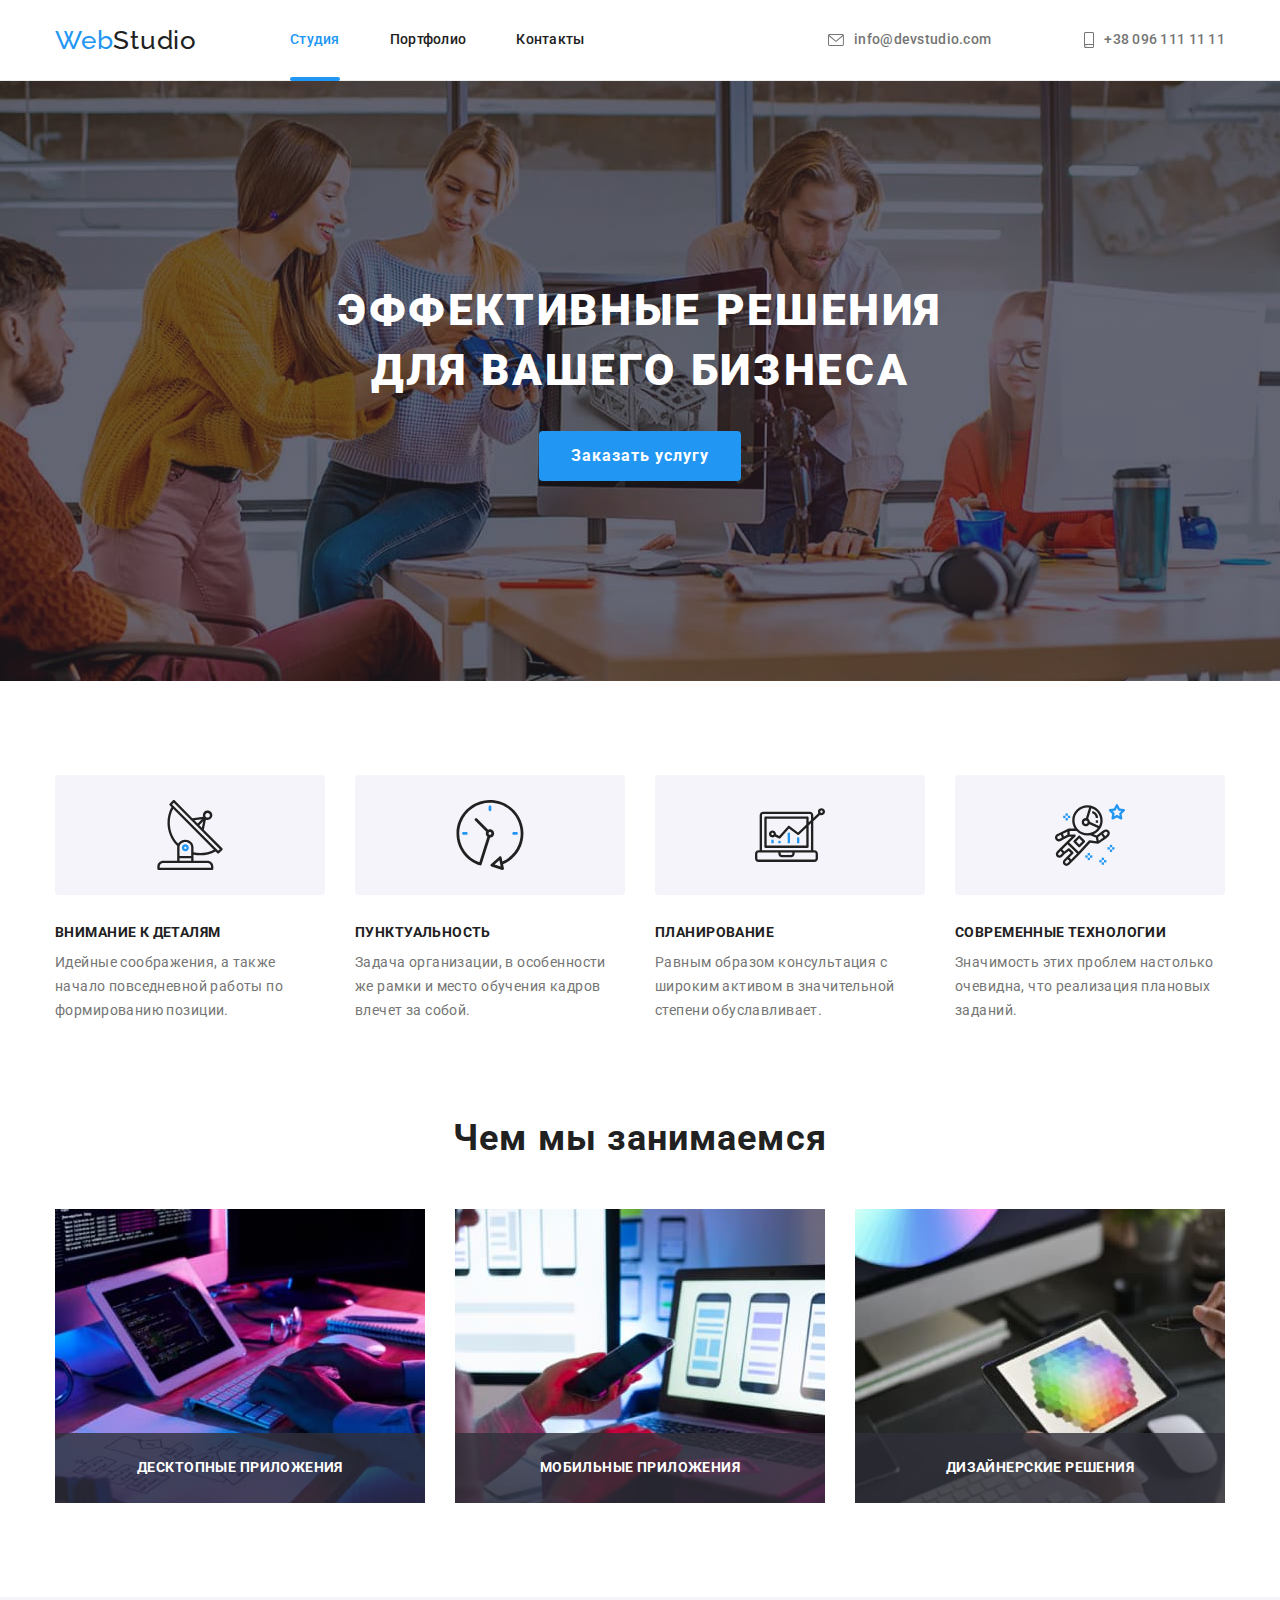
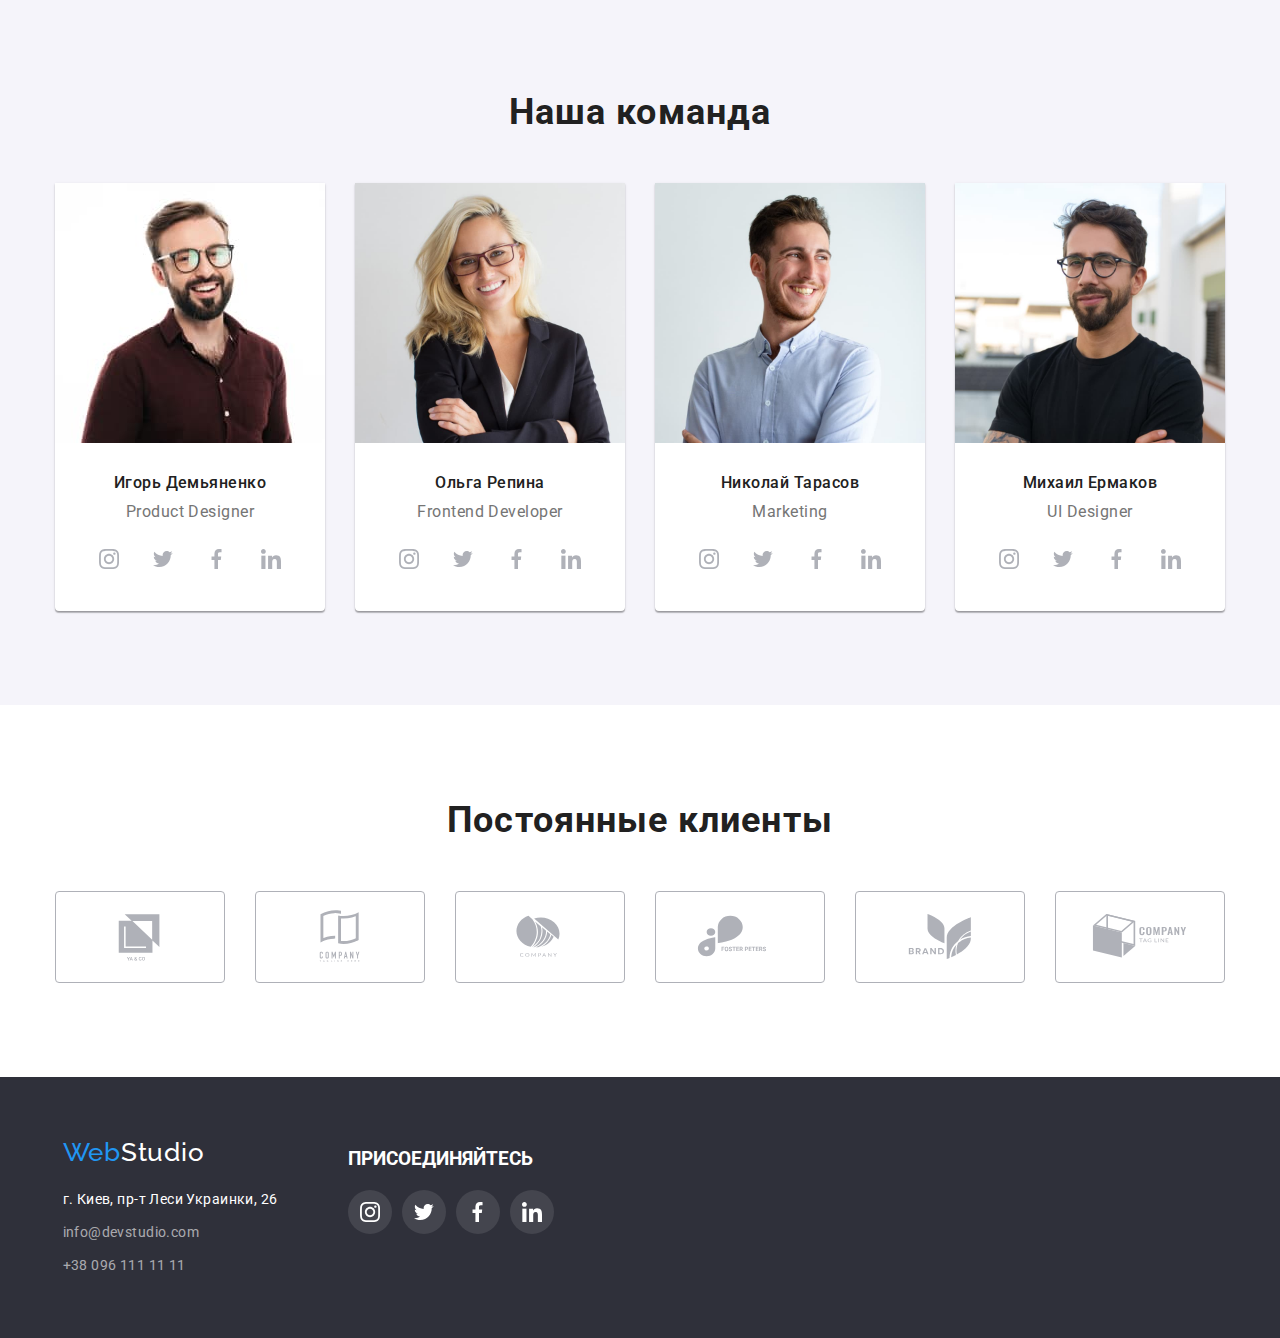
==== index.html @ 97156874 "project creation" ====
<!DOCTYPE html>
<html lang="ru">
	<head>
		<meta charset="UTF-8" />
		<meta http-equiv="X-UA-Compatible" content="IE=edge" />
		<meta name="viewport" content="width=device-width, initial-scale=1.0" />

		<link rel="preconnect" href="https://fonts.googleapis.com" />
		<link rel="preconnect" href="https://fonts.gstatic.com" crossorigin />

		<link
			rel="stylesheet"
			href="https://cdnjs.cloudflare.com/ajax/libs/modern-normalize/1.1.0/modern-normalize.min.css"
		/>

		<link
			href="https://fonts.googleapis.com/css2?family=Raleway:wght@700&family=Roboto:wght@400;500;700;900&display=swap"
			rel="stylesheet"
		/>

		<link rel="stylesheet" href="./css/styles.css" />
		<title>Document</title>
	</head>
	<body class="body-frame">
		<!-- Site header -->
		<header class="header">
			<div class="container main-nav">
				<nav class="nav-header">
					<a href="./index.html" lang="en" class="web-studio">
						<span class="web">Web<span class="studio">Studio</span> </span>
					</a>
					<ul class="site-nav list">
						<li class="item">
							<a href="./index.html" class="link current"> Студия</a>
						</li>
						<li class="item">
							<a href="./portfolio.html" class="link">Портфолио</a>
						</li>
						<li class="item">
							<a href="./index.html" class="link">Контакты</a>
						</li>
					</ul>
				</nav>
				<ul class="contact-nav list">
					<li class="item">
						<a href="mailto:info@devstudio.com" class="mail">
							<svg class="icon-footer" width="16" height="12">
								<use href="./images/icons.svg#icon-envelope"></use>
							</svg>
							info@devstudio.com</a
						>
					</li>
					<li class="item">
						<a href="tel:+380961111111" class="phone">
							<svg class="icon-footer" width="10" height="16">
								<use href="./images/icons.svg#icon-smartphone"></use>
							</svg>
							+38 096 111 11 11</a
						>
					</li>
				</ul>
			</div>
		</header>
		<!-- Hero -->
		<main>
			<section class="predecisions">
				<div class="container decisions">
					<h1 class="main-section">Эффективные решения для вашего бизнеса</h1>
					<button type="button" class="button-background" data-modal-open>
						Заказать услугу
					</button>
				</div>
			</section>

			<section class="section">
				<!--Спрятать "наши преимущества" в финальной версии-->
				<div class="container advantages">
					<h2 hidden class="section-title">Наши преимущества</h2>
					<ul class="advantages-list list">
						<li class="item">
							<div class="icon-item">
								<svg class="" width="70" height="70">
									<use href="./images/icons.svg#icon-antenna"></use>
								</svg>
							</div>

							<h3 class="advantages-title">Внимание к деталям</h3>
							<p class="paragraph">
								Идейные соображения, а также начало повседневной работы по
								формированию позиции.
							</p>
						</li>
						<li class="item">
							<div class="icon-item">
								<svg class="" width="70" height="70">
									<use href="./images/icons.svg#icon-clock"></use>
								</svg>
							</div>
							<h3 class="advantages-title">Пунктуальность</h3>
							<p class="paragraph">
								Задача организации, в особенности же рамки и место обучения
								кадров влечет за собой.
							</p>
						</li>
						<li class="item">
							<div class="icon-item">
								<svg class="" width="70" height="70">
									<use href="./images/icons.svg#icon-diagram"></use>
								</svg>
							</div>
							<h3 class="advantages-title">Планирование</h3>
							<p class="paragraph">
								Равным образом консультация с широким активом в значительной
								степени обуславливает.
							</p>
						</li>
						<li class="item">
							<div class="icon-item">
								<svg class="" width="70" height="70">
									<use href="./images/icons.svg#icon-astronaut"></use>
								</svg>
							</div>
							<h3 class="advantages-title">Современные технологии</h3>
							<p class="paragraph">
								Значимость этих проблем настолько очевидна, что реализация
								плановых заданий.
							</p>
						</li>
					</ul>
				</div>
			</section>

			<!-- What we do -->
			<section class="section what-we-do">
				<div class="container">
					<h2 class="section-title">Чем мы занимаемся</h2>
					<div class="activities-thumb">
						<ul class="activities">
							<li class="item">
								<div class="item-thumb">
									<img
										src="./images/img_1.jpg"
										alt="Печать на клавиатуре"
										width="370"
										height="294"
									/>
									<p class="item-description">Десктопные приложения</p>
								</div>
							</li>
							<li class="item">
								<div class="item-thumb">
									<img
										src="./images/img_2.jpg"
										alt="Ноутбук с телефоном"
										width="370"
										height="294"
									/>
									<p class="item-description">Мобильные приложения</p>
								</div>
							</li>
							<li class="item">
								<div class="item-thumb">
									<img
										src="./images/img_3.jpg"
										alt="Палитра цветов на планшете"
										width="370"
										height="294"
									/>
									<p class="item-description">Дизайнерские решения</p>
								</div>
							</li>
						</ul>
					</div>
				</div>
			</section>

			<!-- Our team -->
			<section class="section teams">
				<div class="container">
					<h2 class="section-title">Наша команда</h2>
					<ul class="employee-card list">
						<li class="item">
							<img
								class="item-image"
								src="./images/team_photo/img.jpg"
								alt="Игорь Демьяненко"
								width="270"
								height="260"
							/>
							<div class="card-bottom">
								<h3 class="employee-name">Игорь Демьяненко</h3>
								<p lang="en" class="paragraph-employee">Product Designer</p>
								<ul class="icon-list">
									<li class="icon-general">
										<a
											class="social-link"
											href=""
											target="_blank"
											rel="nofollow noreferrer noopener"
										>
											<svg class="icon-icon" width="20" height="20">
												<use href="./images/icons.svg#icon-instagram"></use>
											</svg>
										</a>
									</li>
									<li class="icon-general">
										<a
											class="social-link"
											href=""
											target="_blank"
											rel="nofollow noreferrer noopener"
										>
											<svg class="icon-icon" width="20" height="16.25">
												<use href="./images/icons.svg#icon-twitter"></use>
											</svg>
										</a>
									</li>
									<li class="icon-general">
										<a
											class="social-link"
											href=""
											target="_blank"
											rel="nofollow noreferrer noopener"
										>
											<svg class="icon-icon" width="10" height="20">
												<use href="./images/icons.svg#icon-facebook"></use>
											</svg>
										</a>
									</li>
									<li class="icon-general">
										<a
											class="social-link"
											href=""
											target="_blank"
											rel="nofollow noreferrer noopener"
										>
											<svg class="icon-icon" width="20" height="70">
												<use href="./images/icons.svg#icon-linkedin"></use>
											</svg>
										</a>
									</li>
								</ul>
							</div>
						</li>
						<li class="item">
							<img
								class="item-image"
								src="./images/team_photo/img(1).jpg"
								alt="Ольга Репина"
								width="270"
								height="260"
							/>
							<div class="card-bottom">
								<h3 class="employee-name">Ольга Репина</h3>
								<p lang="en" class="paragraph-employee">Frontend Developer</p>
								<ul class="icon-list">
									<li class="icon-general">
										<a
											class="social-link"
											href=""
											target="_blank"
											rel="nofollow noreferrer noopener"
										>
											<svg class="icon-icon">
												<use href="./images/icons.svg#icon-instagram"></use>
											</svg>
										</a>
									</li>
									<li class="icon-general">
										<a
											class="social-link"
											href=""
											target="_blank"
											rel="nofollow noreferrer noopener"
										>
											<svg class="icon-icon">
												<use href="./images/icons.svg#icon-twitter"></use>
											</svg>
										</a>
									</li>
									<li class="icon-general">
										<a
											class="social-link"
											href=""
											target="_blank"
											rel="nofollow noreferrer noopener"
										>
											<svg class="icon-icon">
												<use href="./images/icons.svg#icon-facebook"></use>
											</svg>
										</a>
									</li>
									<li class="icon-general">
										<a
											class="social-link"
											href=""
											target="_blank"
											rel="nofollow noreferrer noopener"
										>
											<svg class="icon-icon">
												<use href="./images/icons.svg#icon-linkedin"></use>
											</svg>
										</a>
									</li>
								</ul>
							</div>
						</li>
						<li class="item">
							<img
								class="item-image"
								src="./images/team_photo/img(2).jpg"
								alt="Николай Тарасов"
								width="270"
								height="260"
							/>
							<div class="card-bottom">
								<h3 class="employee-name">Николай Тарасов</h3>
								<p lang="en" class="paragraph-employee">Marketing</p>
								<ul class="icon-list">
									<li class="icon-general">
										<a
											class="social-link"
											href=""
											target="_blank"
											rel="nofollow noreferrer noopener"
										>
											<svg class="icon-icon" width="20" height="20">
												<use href="./images/icons.svg#icon-instagram"></use>
											</svg>
										</a>
									</li>
									<li class="icon-general">
										<a
											class="social-link"
											href=""
											target="_blank"
											rel="nofollow noreferrer noopener"
										>
											<svg class="icon-icon" width="20" height="16.25">
												<use href="./images/icons.svg#icon-twitter"></use>
											</svg>
										</a>
									</li>
									<li class="icon-general">
										<a
											class="social-link"
											href=""
											target="_blank"
											rel="nofollow noreferrer noopener"
										>
											<svg class="icon-icon" width="10" height="20">
												<use href="./images/icons.svg#icon-facebook"></use>
											</svg>
										</a>
									</li>
									<li class="icon-general">
										<a
											class="social-link"
											href=""
											target="_blank"
											rel="nofollow noreferrer noopener"
										>
											<svg class="icon-icon" width="20" height="20">
												<use href="./images/icons.svg#icon-linkedin"></use>
											</svg>
										</a>
									</li>
								</ul>
							</div>
						</li>
						<li class="item">
							<img
								class="item-image"
								src="./images/team_photo/img(3).jpg"
								alt="Михаил Ермаков"
								width="270"
								height="260"
							/>
							<div class="card-bottom">
								<h3 class="employee-name">Михаил Ермаков</h3>
								<p lang="en" class="paragraph-employee">UI Designer</p>
								<ul class="icon-list">
									<li class="icon-general">
										<a
											class="social-link"
											href=""
											target="_blank"
											rel="nofollow noreferrer noopener"
										>
											<svg class="icon-icon" width="20" height="20">
												<use href="./images/icons.svg#icon-instagram"></use>
											</svg>
										</a>
									</li>
									<li class="icon-general">
										<a
											class="social-link"
											href=""
											target="_blank"
											rel="nofollow noreferrer noopener"
										>
											<svg class="icon-icon" width="20" height="16.25">
												<use href="./images/icons.svg#icon-twitter"></use>
											</svg>
										</a>
									</li>
									<li class="icon-general">
										<a
											class="social-link"
											href=""
											target="_blank"
											rel="nofollow noreferrer noopener"
										>
											<svg class="icon-icon" width="10" height="20">
												<use href="./images/icons.svg#icon-facebook"></use>
											</svg>
										</a>
									</li>
									<li class="icon-general">
										<a
											class="social-link"
											href=""
											target="_blank"
											rel="nofollow noreferrer noopener"
										>
											<svg class="icon-icon" width="20" height="20">
												<use href="./images/icons.svg#icon-linkedin"></use>
											</svg>
										</a>
									</li>
								</ul>
							</div>
						</li>
					</ul>
				</div>
			</section>

			<!-- Our clients -->
			<section class="section">
				<div class="container">
					<h2 class="section-title">Постоянные клиенты</h2>
					<ul class="clients-list">
						<li class="clients-general">
							<a
								class="clients-item"
								href=""
								target="_blank"
								rel="nofollow noreferrer noopener"
							>
								<svg class="clients-icon" width="106" height="60">
									<use href="./images/icons.svg#icon-Logocomp1"></use>
								</svg>
							</a>
						</li>
						<li class="clients-general">
							<a
								class="clients-item"
								href=""
								target="_blank"
								rel="nofollow noreferrer noopener"
							>
								<svg class="clients-icon" width="106" height="60">
									<use href="./images/icons.svg#icon-Logocomp2"></use>
								</svg>
							</a>
						</li>
						<li class="clients-general">
							<a
								class="clients-item"
								href=""
								target="_blank"
								rel="nofollow noreferrer noopener"
							>
								<svg class="clients-icon" width="106" height="60">
									<use href="./images/icons.svg#icon-Logocomp3"></use>
								</svg>
							</a>
						</li>
						<li class="clients-general">
							<a
								class="clients-item"
								href=""
								target="_blank"
								rel="nofollow noreferrer noopener"
							>
								<svg class="clients-icon" width="106" height="60">
									<use href="./images/icons.svg#icon-Logocomp4"></use>
								</svg>
							</a>
						</li>
						<li class="clients-general">
							<a
								class="clients-item"
								href=""
								target="_blank"
								rel="nofollow noreferrer noopener"
							>
								<svg class="clients-icon" width="106" height="60">
									<use href="./images/icons.svg#icon-Logocomp5"></use>
								</svg>
							</a>
						</li>
						<li class="clients-general">
							<a
								class="clients-item"
								href=""
								target="_blank"
								rel="nofollow noreferrer noopener"
							>
								<svg class="clients-icon" width="106" height="60">
									<use href="./images/icons.svg#icon-Logocomp6"></use>
								</svg>
							</a>
						</li>
					</ul>
				</div>
			</section>
		</main>

		<!-- Footer, address -->
		<footer class="footer">
			<div class="container positioning">
				<div class="footer-left-info">
					<a href="./index.html" lang="en" class="web-studio">
						<span class="web">Web</span><span class="studio-bl">Studio</span>
					</a>
					<address class="address">
						<ul class="footer-main list">
							<li class="address-city">г. Киев, пр-т Леси Украинки, 26</li>
							<li class="address-city">
								<a href="mailto:info@devstudio.com" class="contact-data"
									>info@devstudio.com
								</a>
							</li>
							<li class="address-city">
								<a href="tel:+380961111111" class="contact-data tel"
									>+38 096 111 11 11
								</a>
							</li>
						</ul>
					</address>
				</div>
				<div class="footer-center-info">
					<h3 class="footer-invitation">Присоединяйтесь</h3>
					<ul class="icon-list">
						<li class="icon-general">
							<a
								class="social-link"
								href=""
								target="_blank"
								rel="nofollow noreferrer noopener"
							>
								<svg class="icon-icon" width="20" height="20">
									<use href="./images/icons.svg#icon-instagram"></use>
								</svg>
							</a>
						</li>
						<li class="icon-general">
							<a
								class="social-link"
								href=""
								target="_blank"
								rel="nofollow noreferrer noopener"
							>
								<svg class="icon-icon" width="20" height="16.25">
									<use href="./images/icons.svg#icon-twitter"></use>
								</svg>
							</a>
						</li>
						<li class="icon-general">
							<a
								class="social-link"
								href=""
								target="_blank"
								rel="nofollow noreferrer noopener"
							>
								<svg class="icon-icon" width="10" height="20">
									<use href="./images/icons.svg#icon-facebook"></use>
								</svg>
							</a>
						</li>
						<li class="icon-general">
							<a
								class="social-link"
								href=""
								target="_blank"
								rel="nofollow noreferrer noopener"
							>
								<svg class="icon-icon" width="20" height="20">
									<use href="./images/icons.svg#icon-linkedin"></use>
								</svg>
							</a>
						</li>
					</ul>
				</div>
			</div>
		</footer>
		<!-- Modal window -->
		<div class="backdrop is-hidden" data-modal>
			<div class="modal">
				<button type="button" class="close-wrap" data-modal-close></button>
			</div>
		</div>
		<script src="./js/modal.js"></script>
	</body>
</html>
---- css/styles.css ----
/* html box */
html {
	box-sizing: border-box;
}
*,
*::before,
*::after {
	box-sizing: inherit;
}

/* header */

:root {
	--main-text-color: #212121;
	--additional-text-color: #757575;
	--accent-color: #2196f3;
	--accent-color-two: #ffffff;
	--main-font: "Roboto", sans-serif;
	--main-font-weight: 900;
	--additional-font-weight: 400;
	--font-weight-employee-name: 500;
	--font-weight-advantages: 700;
	--additional-font: "Raleway", sans-serif;
	--font-style: "Normal";
	--accent-backgroung: #2f303a;
	--accent-button-backgroung: #f5f4fa;
	--studio-style-color: rgba(255, 255, 255, 0.6);
	--button-background-color-hover: #188ce8;
	--cards-gap: 30px;
}

/* images */

img {
	display: block;
	max-width: 100%;
}

/* header container */

.container {
	margin-top: 0;
	margin-bottom: 0;
	margin-left: auto;
	margin-right: auto;
	padding-left: 15px;
	padding-right: 15px;
	/* outline: 1px solid tomato; */

	width: 1200px;
}

.main-nav {
	display: flex;
}

.web-studio {
	margin-left: 0;
	margin-right: 0;
}

.nav-header {
	display: flex;
	align-items: center;
}

.site-nav {
	display: flex;
	padding-left: 0;
	margin-left: 93px;
}

.site-nav .link {
	padding-top: 32px;
	padding-bottom: 32px;
}

.site-nav .item + .item {
	margin-left: 50px;
}

.contact-nav {
	display: flex;
	margin-left: auto;
	padding-left: 0;
}

.contact-nav .item:nth-child(2) {
	margin-right: 0;
	margin-left: 93px;
}

.contact-nav > .item {
	padding-top: 32px;
	padding-bottom: 32px;
	display: inline-flex;
	align-items: center;
}

.site-nav {
	margin-top: 0;
	margin-bottom: 0;
}

.contact-nav {
	margin-top: 0;
	margin-bottom: 0px;
}

/* header */
.header {
	background-color: var(--accent-color-two);
	border-bottom: 1px solid #ececec;
}

/* main container */

.decisions {
	text-align: center;
}

body {
	background-color: var(--accent-color-two);
	color: var(--main-text-color);
	font-family: var(--main-font);
	text-decoration: none;
}

.list {
	list-style: none;
	margin-bottom: 0;
	margin-top: 0;
}

.site-nav .link,
.web,
.studio,
.web-studio {
	display: inline-block;
	margin-bottom: 0;

	list-style: none;
	color: var(--main-text-color);
	text-decoration: none;
	font-weight: var(--font-weight-employee-name);
}

.site-nav .link {
	position: relative;
}

.web {
	color: var(--accent-color);
	font-family: var(--additional-font);
}

.studio-bl {
	color: var(--accent-color-two);
	font-family: var(--additional-font);
}

.web,
.studio-bl {
	font-size: 26px;
	line-height: 1.19;
	letter-spacing: 0.03em;
}

.site-nav .link:hover,
.site-nav .link:focus,
.mail:hover,
.mail:focus,
.phone:hover,
.phone:focus {
	color: var(--accent-color);
}

.site-nav .link.current {
	color: var(--accent-color);
}

.current::after {
	content: "";
	position: absolute;
	display: block;
	bottom: -1px;
	width: 100%;
	height: 4px;

	background-color: #2196f3;
	border-radius: 2px;
}

.site-nav .link,
.site-nav .link:hover,
.site-nav .link:focus {
	font-size: 14px;
	line-height: 1.14;
	letter-spacing: 0.02em;
}

.mail,
.phone {
	color: var(--additional-text-color);
	font-weight: var(--font-weight-employee-name);
	font-size: 14px;
	line-height: 1.14;
	letter-spacing: 0.02em;

	align-items: center;
	display: flex;
}

.icon-footer {
	margin-right: 10px;
	fill: currentColor;
}

/* hero */
/* section one */

.section {
	padding-top: 94px;
	padding-bottom: 94px;
}

.predecisions {
	margin-left: auto;
	margin-right: auto;
	background-color: var(--accent-backgroung);

	background-image: linear-gradient(
			to right,
			rgba(47, 48, 58, 0.4),
			rgba(47, 48, 58, 0.4)
		),
		url("../images/command.jpg");

	background-repeat: no-repeat;
	background-position: center;
	padding-top: 200px;
	padding-bottom: 200px;
	background-size: cover;

	max-width: 1600px;
}

.main-section {
	color: var(--accent-color-two);
	font-weight: var(--main-font-weight);
	font-size: 44px;
	line-height: 1.36;
	letter-spacing: 0.06em;
	text-transform: uppercase;

	display: block;
	width: 696px;
	margin-top: 0;
	margin-bottom: 30px;
	margin-left: auto;
	margin-right: auto;

	text-align: center;
}

/* advantages container */

.advantages-list {
	display: flex;
	flex-wrap: wrap;
	margin-left: calc(-1 * var(--cards-gap));
	margin-top: calc(-1 * var(--cards-gap));
	padding-left: 0;
}

.advantages-list .item {
	margin-right: 0;
	margin-left: var(--cards-gap);
	margin-top: var(--cards-gap);
	margin-bottom: 0;
	padding: 0;

	flex-basis: calc(100% / 4 - var(--cards-gap));
}

.advantages-list .item:last-child {
	margin-right: 0;
}

/* what we do */

.what-we-do {
	padding-top: 0;
}

.activities-thumb {
	margin-left: auto;
	margin-right: auto;
}

.activities {
	display: flex;
	flex-wrap: wrap;
	margin: 0;
	margin-top: calc(-1 * var(--cards-gap));
	margin-left: calc(-1 * var(--cards-gap));
	padding: 0;

	list-style: none;
}

.activities .item {
	margin: 0;
	margin-left: var(--cards-gap);
	margin-top: var(--cards-gap);

	padding: 0;

	flex-basis: calc(100% / 3 - 30px);
}

.item-thumb {
	position: relative;
	bottom: 0;
}

.item-description {
	display: flex;
	position: absolute;
	bottom: 0;
	width: 100%;
	height: 70px;

	align-items: center;
	justify-content: center;

	margin: 0;

	color: var(--accent-color-two);
	text-transform: uppercase;
	font-weight: var(--font-weight-advantages);
	font-size: 14px;
	line-height: 1.14;
	letter-spacing: 0.03em;
	background-color: rgba(47, 48, 58, 0.8);
}

/* our team */

.card-bottom {
	padding-top: 30px;
	padding-bottom: 30px;
	justify-content: center;
}

.employee-name,
.paragraph-employee {
	color: var(--main-text-color);
	font-weight: var(--font-weight-employee-name);
	font-size: 16px;
	line-height: 1.19;
	letter-spacing: 0.03em;

	margin-top: 0;
	margin-bottom: 10px;

	text-align: center;
}
.paragraph-employee {
	color: var(--additional-text-color);
	font-weight: var(--additional-font-weight);
	margin-bottom: 16px;
}

.employee-card .item {
	margin-left: var(--cards-gap);
	margin-top: var(--cards-gap);
	border-color: var(--main-text-color);
	box-shadow: 0px 1px 3px rgba(0, 0, 0, 0.12), 0px 1px 1px rgba(0, 0, 0, 0.14),
		0px 2px 1px rgba(0, 0, 0, 0.2);
	border-radius: 0px 0px 4px 4px;

	flex-basis: calc(100% / 3 - 30px);
	background-color: var(--accent-color-two);
}

.employee-card {
	display: flex;
	margin-top: calc(-1 * var(--cards-gap));
	margin-left: calc(-1 * var(--cards-gap));
	padding-left: 0;
}

.icon-list {
	list-style: none;
	display: flex;
	padding: 0;
	margin: 0;
	justify-content: center;
}

.icon-general:last-child {
	margin-right: 0;
}

.social-link {
	display: flex;
	align-items: center;
	justify-content: center;
	width: 44px;
	height: 44px;
	color: #afb1b8;
	background-color: transparent;
	/* margin-right: 10px; */
	border-radius: 50%;
}

.social-link:hover {
	background-color: var(--accent-color);
	color: var(--accent-color-two);
}

.icon-icon {
	width: 20px;
	height: 20px;
	fill: currentColor;
}

/*  Our clients */

.clients-list {
	list-style: none;
	display: flex;
	flex-wrap: wrap;

	padding: 0;
	margin: 0;

	gap: 30px;
	columns: 6;
}

.clients-general {
	flex-basis: calc((100% - 30px * 5) / 6);
}

.clients-item {
	height: 92px;
	border: 1px solid #afb1b8;
	border-radius: 4px;
	display: flex;
	align-items: center;
	justify-content: center;
	color: #afb1b8;
}

.clients-item:hover {
	color: #2196f3;
	border: 1px solid #2196f3;
}

.clients-icon {
	/* width: 106px;
	height: 60px; */
	fill: currentColor;
}

/* footer main-page */

.footer {
	background-color: var(--accent-backgroung);
	font-style: var(--font-style);
	padding-top: 60px;
	padding-bottom: 60px;
	padding-left: 15px;
	margin: 0;
}

.footer a.web-studio {
	margin-right: 0;
	margin-bottom: 20px;
	display: inline-block;
}

.footer-main {
	padding-left: 0;
}

.footer-left-info {
	margin-right: 70px;
}

.footer-center-info {
	padding-top: 12px;
	padding-bottom: 40px;
}

.footer-center-info > .icon-list > .icon-general > .social-link {
	color: var(--accent-color-two);
	background-color: rgba(255, 255, 255, 0.1);
}

.footer-center-info > .icon-list > .icon-general > .social-link:hover {
	background-color: #2196f3;
}

.icon-general {
	margin-right: 10px;
}

.footer-invitation {
	text-transform: uppercase;
	color: var(--accent-color-two);
	margin-top: 0;
	margin-bottom: 20px;
}

.positioning {
	display: flex;
}

/* portfolio */

.filter {
	margin-bottom: 50px;
	padding-left: 0;
	display: flex;
	justify-content: center;
}

.filter button {
	padding-top: 6px;
	padding-left: 22px;
	padding-bottom: 6px;
	padding-right: 22px;
}

.filter .item + .item {
	margin-left: 8px;
}

.filter-cards {
	margin: 0;
	padding-left: 0;

	margin-top: calc(-1 * var(--cards-gap));
	margin-left: calc(-1 * var(--cards-gap));

	display: flex;
	flex-wrap: wrap;
}

.filter-cards .item {
	flex-basis: calc(100% / 3 - 30px);
	margin-left: var(--cards-gap);
	margin-top: var(--cards-gap);
}

/* overlay filter-cards */

.item-pic {
	position: relative;
	overflow: hidden;
}

.item-link:hover .item-pic-descr {
	transform: translateY(-100%);
	transition: transform 250ms cubic-bezier(0.4, 0, 0.2, 1);
}

.item-pic-descr {
	content: "";
	position: absolute;
	display: flex;
	align-items: center;
	justify-content: center;

	padding-left: 24px;
	padding-right: 24px;
	margin: 0;

	width: 100%;
	height: 100%;
	background: rgba(33, 150, 243, 0.9);
	transform: translateY (0);
	transition: transform 250ms cubic-bezier(0.4, 0, 0.2, 1);

	font-size: 18px;
	line-height: 1.56;
	letter-spacing: 0.03em;

	color: #ffffff;

	overflow: hidden;
}

.item-pic-descr p {
	margin: 0;
}

.item-link {
	width: 100%;
	height: 100%;
	display: block;
}

.item-link:hover {
	box-shadow: 0px 1px 1px rgba(0, 0, 0, 0.12), 0px 4px 4px rgba(0, 0, 0, 0.06),
		1px 4px 6px rgba(0, 0, 0, 0.16);
}

.button-background {
	color: var(--accent-color-two);
	background-color: var(--accent-color);
	font-family: var(--main-font);
	font-weight: var(--font-weight-advantages);
	font-size: 16px;
	line-height: 1.88;
	letter-spacing: 0.06em;

	border: 0;
	border-radius: 4px;
	padding: 10px 32px;

	display: inline-block;
}

.button-background:hover,
.button-background:focus {
	color: var(--accent-color-two);
	background-color: var(--button-background-color-hover);
}

.button-background-port {
	color: var(--main-text-color);
	background-color: var(--accent-button-backgroung);
	font-family: var(--main-font);
	font-weight: var(--font-weight-employee-name);
	font-size: 16px;
	line-height: 1.63;
	letter-spacing: 0.03em;

	border-radius: 4px;
	border: transparent;
}

.button-background-port:hover,
.button-background-port:focus {
	color: var(--accent-color-two);
	background-color: var(--accent-color);
	font-family: var(--main-font);
	font-size: 16px;
	line-height: 1.63;
	letter-spacing: 0.03em;

	box-shadow: 0px 3px 1px rgba(0, 0, 0, 0.1), 0px 1px 2px rgba(0, 0, 0, 0.08),
		0px 2px 2px rgba(0, 0, 0, 0.12);
}

button {
	cursor: pointer;
}

/* advantages */

.advantages-title {
	font-weight: var(--font-weight-advantages);
	font-size: 14px;
	line-height: 1.14;
	letter-spacing: 0.03em;
	text-transform: uppercase;

	margin-top: 0;
	margin-bottom: 10px;
}

.icon-item {
	display: flex;
	height: 120px;

	margin-bottom: 30px;

	background-color: var(--accent-button-backgroung);
	border-radius: 4px;
	justify-content: center;
	align-items: center;
}

.item-bottom-port {
	padding: 20px 24px;
	border: 1px solid #eeeeee;
	border-top: none;
}

.paragraph {
	color: var(--additional-text-color);
	font-weight: var(--additional-font-weight);
	font-size: 14px;
	line-height: 1.71;
	letter-spacing: 0.03em;

	margin-top: 0;
	margin-right: auto;
	margin-bottom: 0;
}
.section-title {
	font-size: 36px;
	line-height: 1.17;
	letter-spacing: 0.03em;

	margin-top: 0;
	margin-bottom: 50px;

	text-align: center;
}

.paragraph-name {
	color: var(--main-text-color);
	font-weight: var(--font-weight-advantages);
	font-size: 18px;
	line-height: 2;
	letter-spacing: 0.06em;
	margin-top: 0;
	margin-bottom: 4px;
}

.portfolio .paragraph {
	font-weight: var(--additional-font-weight);
	font-size: 16px;
	line-height: 1.88;
	letter-spacing: 0.03em;
}
.teams {
	background-color: var(--accent-button-backgroung);
}

.address-city {
	color: var(--accent-color-two);
	font-size: 14px;
	line-height: 1.71;
	letter-spacing: 0.03em;

	margin-bottom: 9px;
}

.list .address-city:last-child {
	margin-bottom: 0;
}

.address {
	font-style: var(--font-style);
	font-size: 14px;
	line-height: 1.71;
	letter-spacing: 0.03em;
}

a:link {
	text-decoration: none;
	font-style: var(--font-style);
}
a:link:hover,
a:link:focus {
	color: var(--accent-color);
}
.contact-data {
	color: var(--studio-style-color);
	font: var(--main-font);
	font-style: var(--font-style);

	display: inline-block;
}

/* modal window */

.backdrop {
	position: fixed;
	opacity: 1;
	transition: opacity 250ms cubic-bezier(0.4, 0, 0.2, 1);

	top: 0;
	left: 0;
	width: 100%;
	height: 100%;
	background-color: rgba(0, 0, 0, 0.2);
}

.backdrop.is-hidden {
	opacity: 0;
	pointer-events: none;
	transition: opacity 250ms cubic-bezier(0.4, 0, 0.2, 1);
}

.modal {
	position: absolute;

	left: 50%;
	top: 50%;
	transform: translate(-50%, -50%);

	width: 528px;
	height: 581px;

	background: var(--accent-color-two);
	box-shadow: 0px 1px 3px rgba(0, 0, 0, 0.12), 0px 1px 1px rgba(0, 0, 0, 0.14),
		0px 2px 1px rgba(0, 0, 0, 0.2);
	border-radius: 4px;
}

.close-wrap {
	position: absolute;
	top: 8px;
	right: 8px;
	width: 30px;
	height: 30px;

	background-image: url(../images/close.svg);
	background-repeat: no-repeat;
	background-position: center;

	background-color: var(--accent-color-two);
	border: 1px solid rgba(0, 0, 0, 0.1);
	border-radius: 50%;
}

.close-wrap:hover {
	cursor: pointer;
	box-shadow: 0px 0px 5px 1px rgb(0 0 0 / 20%);
}
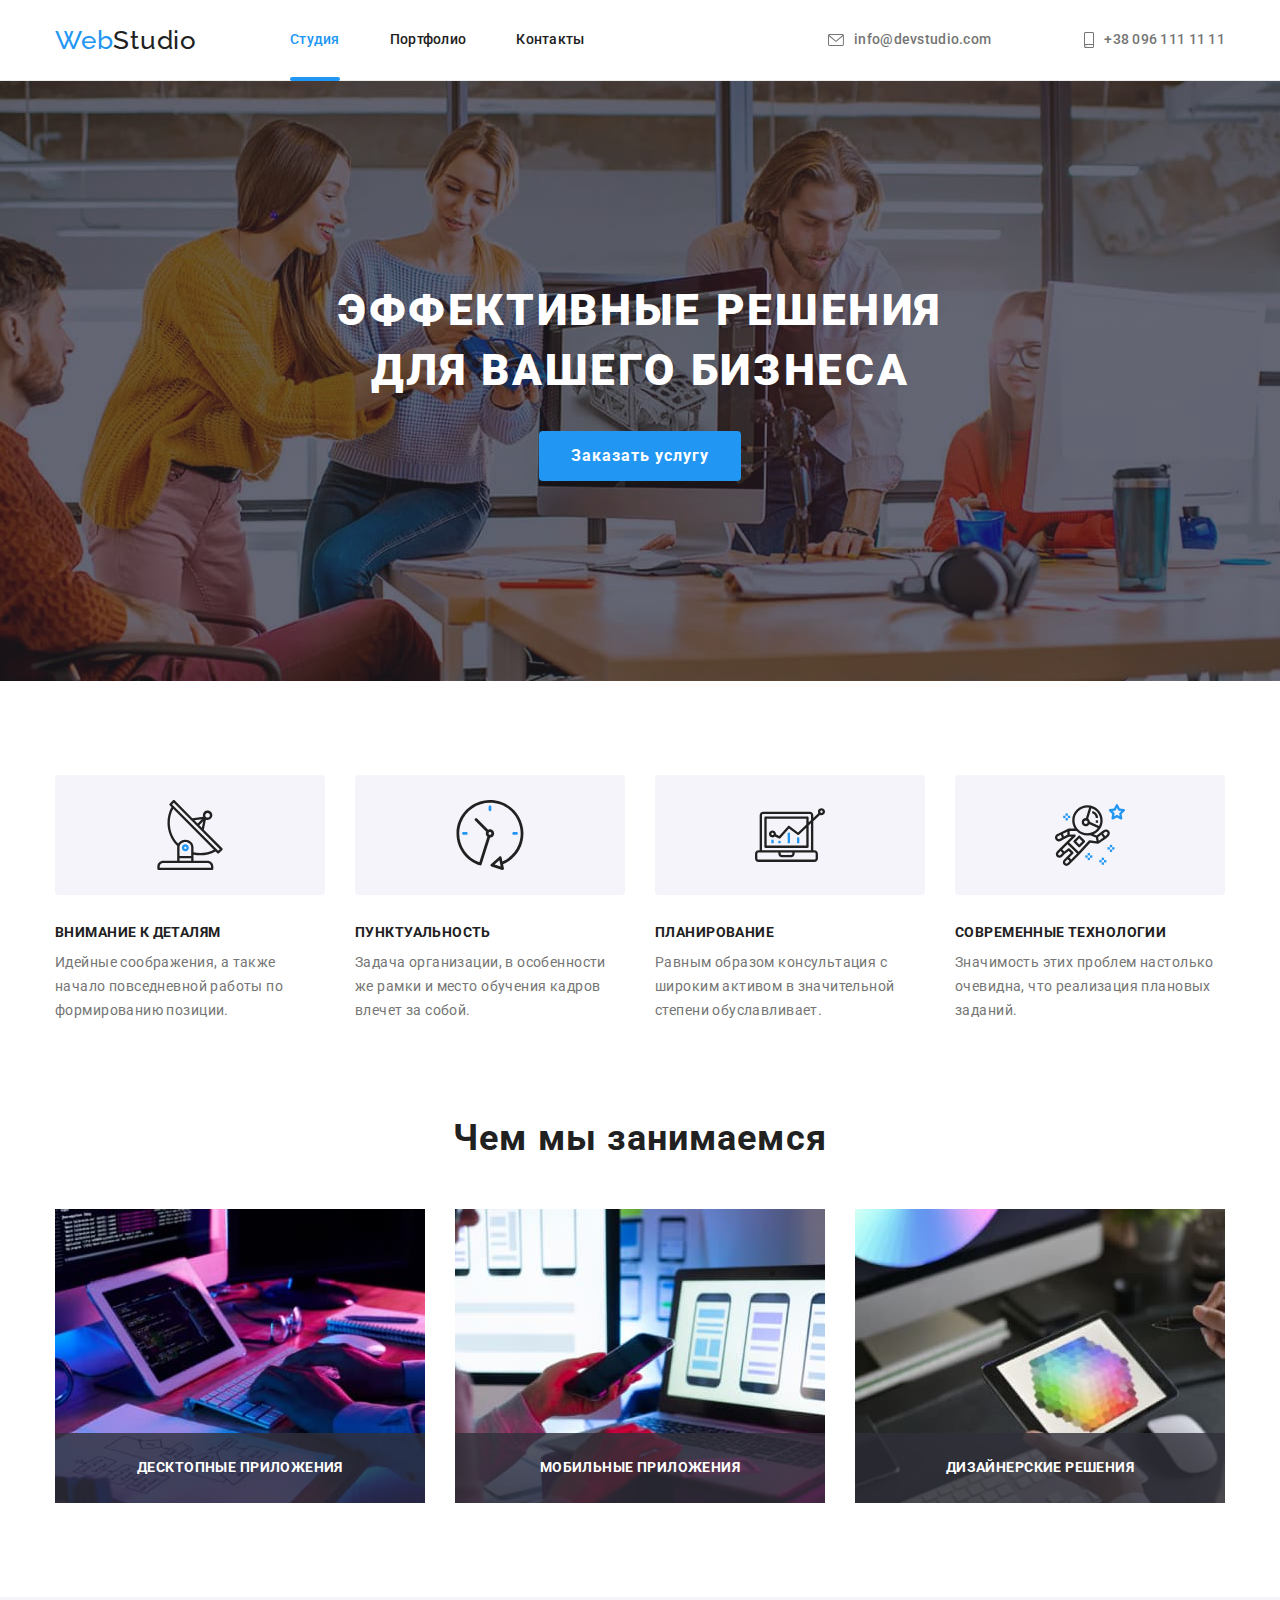
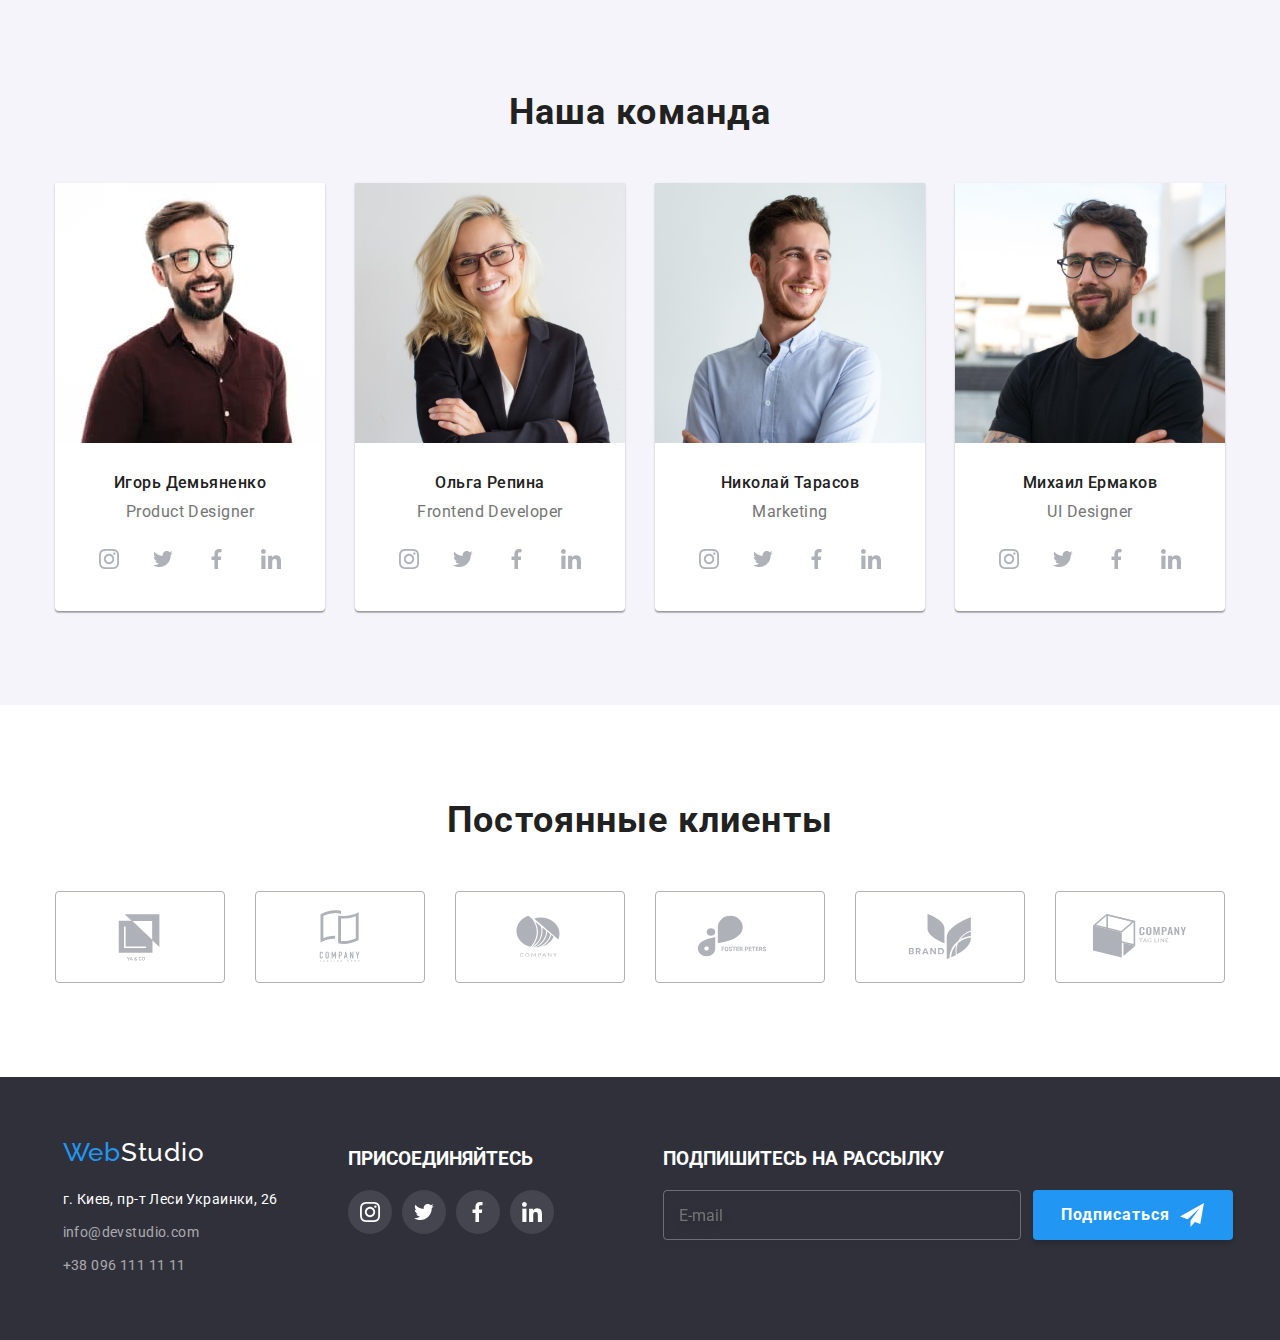
==== commit 6afb3132: "Update index.html" ====
--- a/index.html
+++ b/index.html
@@ -593,12 +593,79 @@
 						</li>
 					</ul>
 				</div>
+
+				<!-- Subscription button footer -->
+
+				<div class="footer-subscription">
+					<form class="footer-form">
+						<h3 class="footer-invitation">Подпишитесь на рассылку</h3>
+						<div class="subscription-form">
+							<input type="email" name="" placeholder="E-mail" />
+
+							<button type="submit" class="submit-btn">
+								Подписаться
+								<div class="button-styles-icon">
+									<svg width="24" height="24">
+										<use href="./images/icons.svg#icon-send"></use>
+									</svg>
+								</div>
+							</button>
+						</div>
+					</form>
+				</div>
 			</div>
 		</footer>
 		<!-- Modal window -->
 		<div class="backdrop is-hidden" data-modal>
 			<div class="modal">
 				<button type="button" class="close-wrap" data-modal-close></button>
+
+				<!-- Modal forms -->
+				<form class="modal-form">
+					<h3 class="modal-header">Оставьте свои данные, мы вам перезвоним</h3>
+
+					<div class="modal-form-item">
+						<label for="name" class="modal-form-label">Имя</label>
+						<input type="name" name="" id="name" class="modal-form-input" />
+						<svg width="12" height="12" class="input-icon">
+							<use href="./images/icons.svg#icon-miniman"></use>
+						</svg>
+					</div>
+
+					<div class="modal-form-item">
+						<label for="tel" class="modal-form-label">Телефон</label>
+						<input type="tel" name="" id="tel" class="modal-form-input" />
+						<svg width="13" height="13" class="input-icon">
+							<use href="./images/icons.svg#icon-phone"></use>
+						</svg>
+					</div>
+
+					<div class="modal-form-item">
+						<label for="email" class="modal-form-label">Почта</label>
+						<input type="email" name="" id="email" class="modal-form-input" />
+						<svg width="15" height="12" class="input-icon">
+							<use href="./images/icons.svg#icon-envelope-next"></use>
+						</svg>
+					</div>
+
+					<div class="modal-form-item">
+						<label for="comment" class="modal-form-label"> Комментарий </label>
+						<textarea
+							name="comment"
+							id="comment"
+							rows="2"
+							placeholder="Введите текст"
+						></textarea>
+					</div>
+
+					<label class="modal-form-label-check">
+						<input type="checkbox" name="checkbox" />
+						<span class="icon-checkbox"></span>Соглашаюсь с рассылкой и принимаю
+						<a href="#">Условия договора</a></label
+					>
+
+					<button type="submit">Отправить</button>
+				</form>
 			</div>
 		</div>
 		<script src="./js/modal.js"></script>
--- a/css/styles.css
+++ b/css/styles.css
@@ -173,6 +173,7 @@
 .phone:hover,
 .phone:focus {
 	color: var(--accent-color);
+	transition: color 250ms cubic-bezier(0.4, 0, 0.2, 1);
 }
 
 .site-nav .link.current {
@@ -411,13 +412,14 @@
 	height: 44px;
 	color: #afb1b8;
 	background-color: transparent;
-	/* margin-right: 10px; */
 	border-radius: 50%;
 }
 
 .social-link:hover {
 	background-color: var(--accent-color);
 	color: var(--accent-color-two);
+	transition: background-color 250ms cubic-bezier(0.4, 0, 0.2, 1),
+		color 250ms cubic-bezier(0.4, 0, 0.2, 1);
 }
 
 .icon-icon {
@@ -457,11 +459,10 @@
 .clients-item:hover {
 	color: #2196f3;
 	border: 1px solid #2196f3;
+	transition: color 250ms cubic-bezier(0.4, 0, 0.2, 1);
 }
 
 .clients-icon {
-	/* width: 106px;
-	height: 60px; */
 	fill: currentColor;
 }
 
@@ -502,6 +503,7 @@
 
 .footer-center-info > .icon-list > .icon-general > .social-link:hover {
 	background-color: #2196f3;
+	transition: background-color 250ms cubic-bezier(0.4, 0, 0.2, 1);
 }
 
 .icon-general {
@@ -517,6 +519,71 @@
 
 .positioning {
 	display: flex;
+}
+
+.footer-subscription {
+	display: flex;
+	margin-left: auto;
+	align-items: center;
+	padding-top: 12px;
+	padding-bottom: 40px;
+}
+
+.footer-form {
+	display: flex;
+	flex-direction: column;
+}
+
+/* Subscription form footer */
+
+.subscription-form {
+	display: flex;
+}
+
+.subscription-form > input {
+	padding-left: 15px;
+	width: 358px;
+	height: 50px;
+
+	border: 1px solid rgba(255, 255, 255, 0.3);
+	filter: drop-shadow(0px 4px 4px rgba(0, 0, 0, 0.15));
+	border-radius: 4px;
+	background-color: transparent;
+
+	color: var(--accent-color-two);
+	outline: inherit;
+}
+
+.submit-btn {
+	display: flex;
+	align-items: center;
+	justify-content: center;
+	letter-spacing: 0.06em;
+
+	width: 200px;
+	height: 50px;
+
+	margin-left: 12px;
+	padding-top: 10px;
+	padding-bottom: 10px;
+	padding-left: 0;
+	padding-right: 0;
+
+	font-weight: 700;
+	font-size: 16px;
+	line-height: 1.88;
+
+	color: #ffffff;
+
+	background: #2196f3;
+	box-shadow: 0px 4px 4px rgba(0, 0, 0, 0.15);
+	border-radius: 4px;
+	border: none;
+}
+
+.button-styles-icon {
+	display: flex;
+	margin-left: 10px;
 }
 
 /* portfolio */
@@ -607,6 +674,7 @@
 .item-link:hover {
 	box-shadow: 0px 1px 1px rgba(0, 0, 0, 0.12), 0px 4px 4px rgba(0, 0, 0, 0.06),
 		1px 4px 6px rgba(0, 0, 0, 0.16);
+	transition: box-shadow 250ms cubic-bezier(0.4, 0, 0.2, 1);
 }
 
 .button-background {
@@ -629,6 +697,8 @@
 .button-background:focus {
 	color: var(--accent-color-two);
 	background-color: var(--button-background-color-hover);
+	transition: background-color 250ms cubic-bezier(0.4, 0, 0.2, 1),
+		color 250ms cubic-bezier(0.4, 0, 0.2, 1);
 }
 
 .button-background-port {
@@ -655,6 +725,10 @@
 
 	box-shadow: 0px 3px 1px rgba(0, 0, 0, 0.1), 0px 1px 2px rgba(0, 0, 0, 0.08),
 		0px 2px 2px rgba(0, 0, 0, 0.12);
+
+	transition: background-color 250ms cubic-bezier(0.4, 0, 0.2, 1),
+		color 250ms cubic-bezier(0.4, 0, 0.2, 1),
+		box-shadow 250ms cubic-bezier(0.4, 0, 0.2, 1);
 }
 
 button {
@@ -761,6 +835,7 @@
 a:link:hover,
 a:link:focus {
 	color: var(--accent-color);
+	transition: color 250ms cubic-bezier(0.4, 0, 0.2, 1);
 }
 .contact-data {
 	color: var(--studio-style-color);
@@ -822,7 +897,176 @@
 	border-radius: 50%;
 }
 
-.close-wrap:hover {
+.close-wrap:hover,
+.close-wrap:focus {
 	cursor: pointer;
 	box-shadow: 0px 0px 5px 1px rgb(0 0 0 / 20%);
-}
+	background-image: url(../images/close-blue.svg);
+	transition: box-shadow 250ms cubic-bezier(0.4, 0, 0.2, 1);
+}
+
+/* Modal forms */
+
+.modal {
+	padding: 40px;
+	width: 528px;
+}
+
+.modal-header {
+	margin-top: 0;
+	margin-bottom: 12px;
+	letter-spacing: 0.03em;
+	font-size: 20px;
+	line-height: 0.87;
+	text-align: center;
+}
+
+.modal-form {
+	margin-left: auto;
+	margin-right: auto;
+}
+
+.modal-form-item {
+	position: relative;
+	display: flex;
+	flex-direction: column;
+	margin-bottom: 10px;
+	/* outline: 1px solid tomato; */
+}
+
+.input-icon {
+	position: absolute;
+	left: 15px;
+	top: 55%;
+	fill: currentColor;
+	transform: opacity;
+}
+
+.modal-form-input:focus ~ .input-icon {
+	color: var(--accent-color);
+}
+
+.modal-form-input ~ .input-icon {
+	transition: color 250ms cubic-bezier(0.4, 0, 0.2, 1);
+}
+
+.modal-form-item:last-child {
+	flex-direction: row;
+}
+
+.modal-form-item input,
+.modal-form-item textarea {
+	border: 1px solid rgba(33, 33, 33, 0.2);
+	border-radius: 4px;
+	outline: inherit;
+}
+
+.modal-form-input:focus,
+.modal-form-item textarea:focus {
+	border: 1px solid var(--accent-color);
+	transition: border 250ms cubic-bezier(0.4, 0, 0.2, 1);
+}
+
+.modal-form-item input {
+	height: 40px;
+	padding-left: 40px;
+}
+
+.modal-form-item:nth-child(5) {
+	margin-bottom: 20px;
+}
+
+input[type="checkbox"] {
+	position: absolute;
+	visibility: hidden;
+	width: 100%;
+	display: flex;
+}
+
+.icon-checkbox {
+	width: 16px;
+	height: 15px;
+	background-color: transparent;
+	border: 2px solid black;
+	border-radius: 2px;
+	margin-right: 9px;
+}
+
+input[type="checkbox"]:checked + .icon-checkbox {
+	background-image: url(../images/icon-check.svg);
+	background-size: contain;
+	background-color: var(--accent-color);
+	/* background-origin: border-box; */
+	border: 2px solid var(--accent-color);
+	background-repeat: no-repeat;
+}
+
+textarea {
+	resize: none;
+	width: 100%;
+	border: 1px solid rgba(33, 33, 33, 0.2);
+	border-radius: 4px;
+	padding: 0;
+	height: 120px;
+
+	font-weight: 400;
+	font-size: 12px;
+	line-height: 14px;
+	letter-spacing: 0.01em;
+
+	padding: 12px 16px;
+
+	color: rgba(117, 117, 117, 0.5);
+}
+
+.modal-form-label {
+	font-weight: 400;
+	font-size: 12px;
+	line-height: 14px;
+
+	letter-spacing: 0.01em;
+
+	color: #757575;
+	margin-bottom: 4px;
+}
+
+.modal-form-label-check {
+	font-weight: 400;
+	font-size: 14px;
+	line-height: 24px;
+
+	letter-spacing: 0.03em;
+
+	color: #757575;
+	display: flex;
+	align-items: center;
+	margin-bottom: 30px;
+	justify-content: center;
+}
+
+.modal-form-label-check a {
+	text-decoration: underline;
+	color: #2196f3;
+	padding-left: 3px;
+}
+
+.modal-form > button[type="submit"] {
+	display: block;
+
+	width: 200px;
+	height: 50px;
+
+	background: #2196f3;
+	box-shadow: 0px 4px 4px rgba(0, 0, 0, 0.15);
+	border-radius: 4px;
+	border: none;
+
+	font-weight: 700;
+	font-size: 16px;
+	line-height: 1.88;
+
+	letter-spacing: 0.06em;
+	color: var(--accent-color-two);
+	margin-right: auto;
+	margin-left: auto;
+}
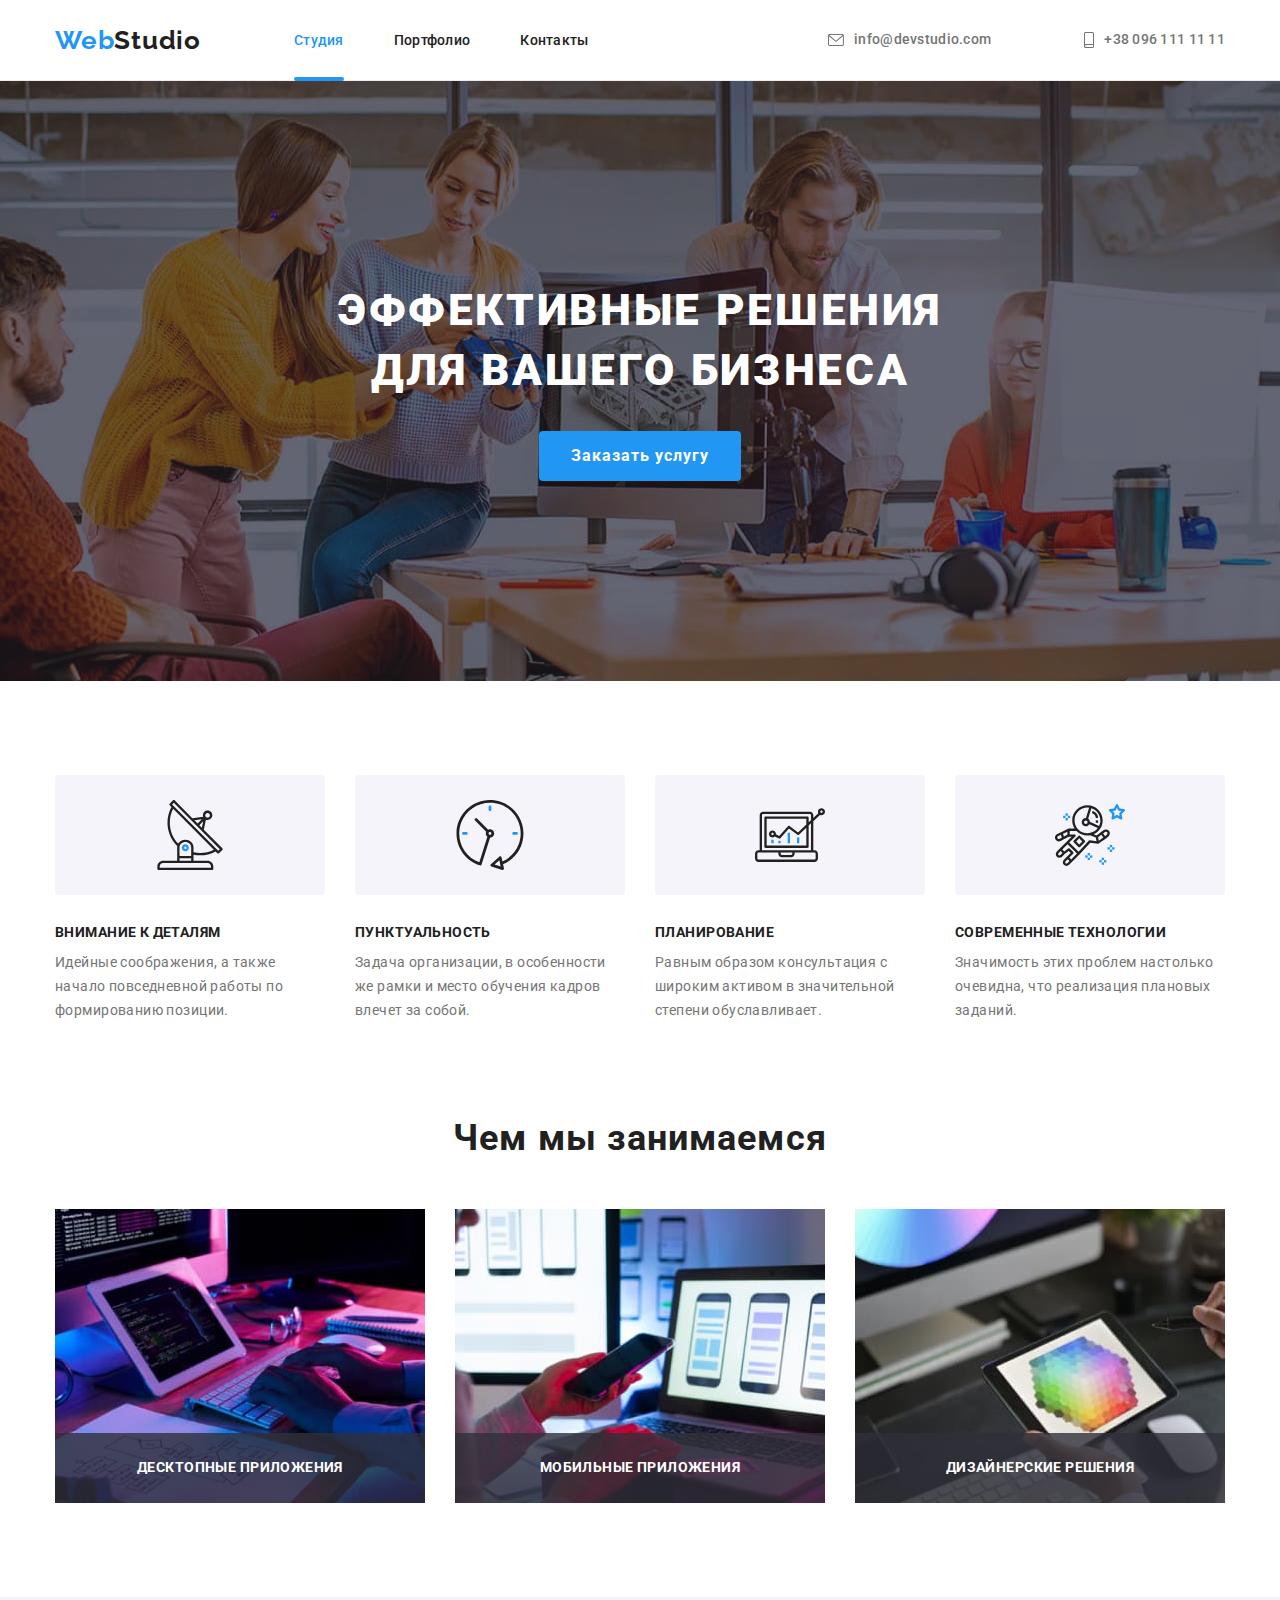
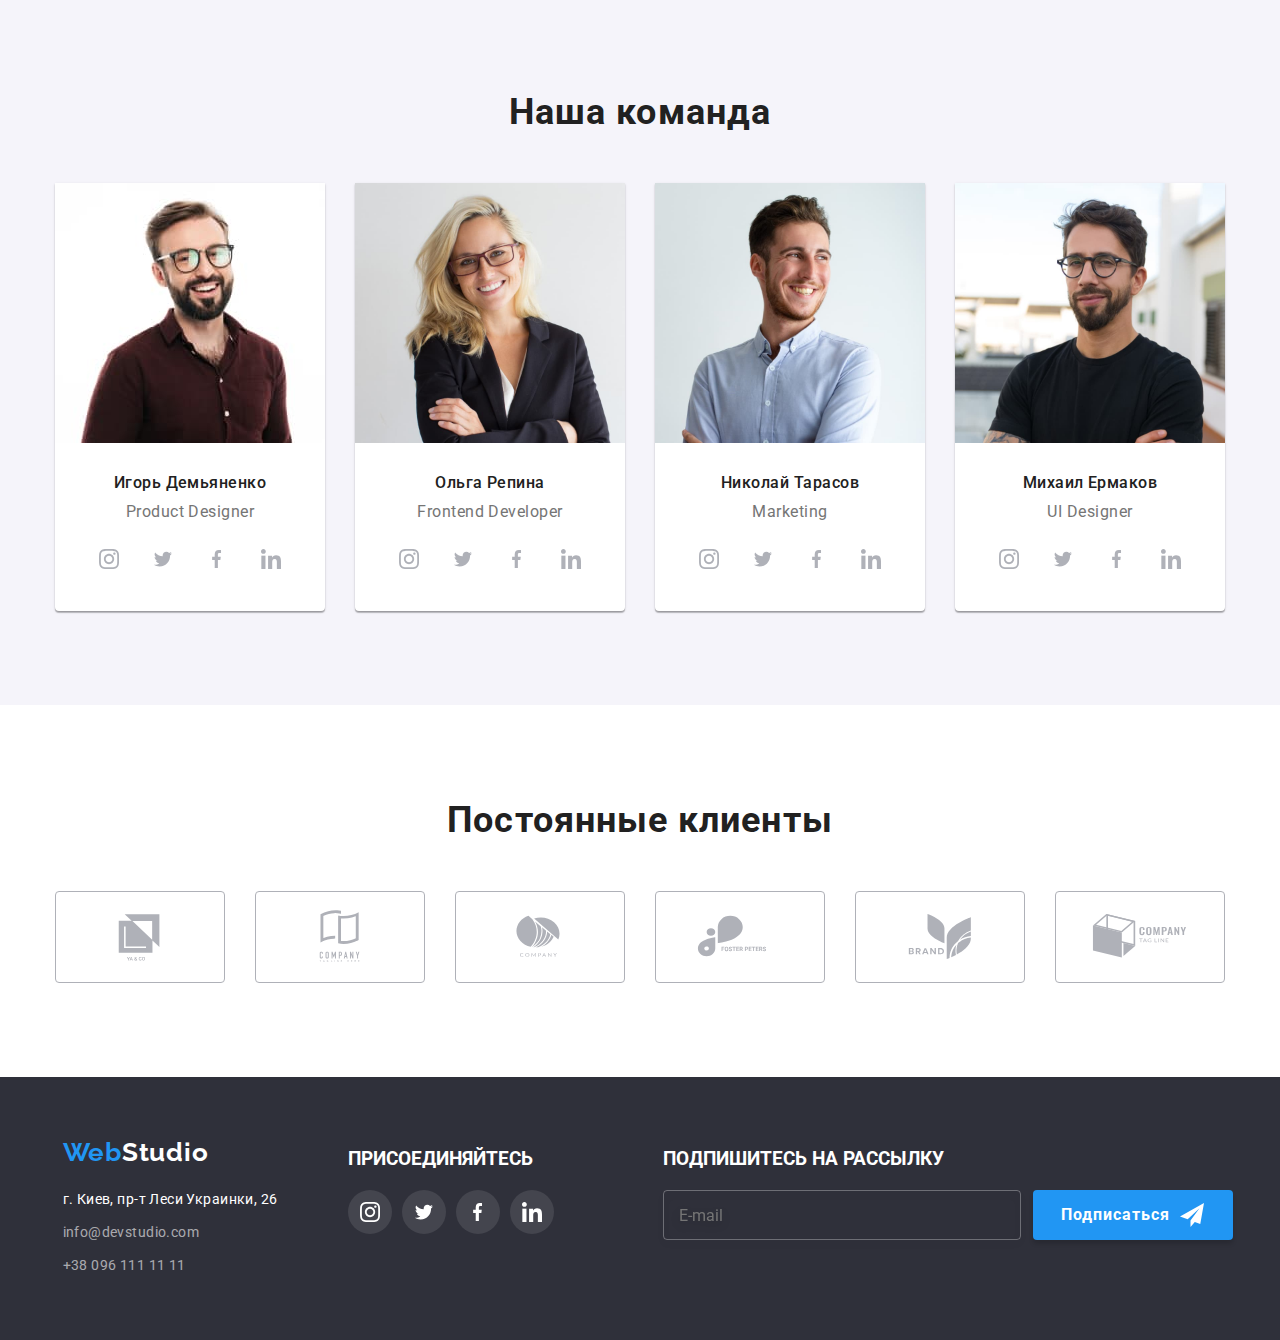
==== commit 80e7c64e: "updated" ====
--- a/index.html
+++ b/index.html
@@ -21,38 +21,40 @@
 		<link rel="stylesheet" href="./css/styles.css" />
 		<title>Document</title>
 	</head>
-	<body class="body-frame">
+	<body>
 		<!-- Site header -->
-		<header class="header">
-			<div class="container main-nav">
-				<nav class="nav-header">
-					<a href="./index.html" lang="en" class="web-studio">
-						<span class="web">Web<span class="studio">Studio</span> </span>
+		<header class="page-header">
+			<div class="container page-header__container">
+				<nav class="page-header__navigation">
+					<a href="./index.html" lang="en" class="logo">
+						Web<span class="logo__studio">Studio</span>
 					</a>
-					<ul class="site-nav list">
-						<li class="item">
-							<a href="./index.html" class="link current"> Студия</a>
-						</li>
-						<li class="item">
-							<a href="./portfolio.html" class="link">Портфолио</a>
-						</li>
-						<li class="item">
-							<a href="./index.html" class="link">Контакты</a>
+					<ul class="page-header__nav-buttons list">
+						<li class="page-header__item-button">
+							<a href="./index.html" class="page-header__link current">
+								Студия</a
+							>
+						</li>
+						<li class="page-header__item-button">
+							<a href="./portfolio.html" class="page-header__link">Портфолио</a>
+						</li>
+						<li class="page-header__item-button">
+							<a href="./index.html" class="page-header__link">Контакты</a>
 						</li>
 					</ul>
 				</nav>
-				<ul class="contact-nav list">
-					<li class="item">
-						<a href="mailto:info@devstudio.com" class="mail">
-							<svg class="icon-footer" width="16" height="12">
+				<ul class="page-header__contact-nav list">
+					<li class="page-header__contact-link">
+						<a href="mailto:info@devstudio.com" class="page-header__mail">
+							<svg class="page-header__icon" width="16" height="12">
 								<use href="./images/icons.svg#icon-envelope"></use>
 							</svg>
 							info@devstudio.com</a
 						>
 					</li>
-					<li class="item">
-						<a href="tel:+380961111111" class="phone">
-							<svg class="icon-footer" width="10" height="16">
+					<li class="page-header__contact-link">
+						<a href="tel:+380961111111" class="page-header__phone">
+							<svg class="page-header__icon" width="10" height="16">
 								<use href="./images/icons.svg#icon-smartphone"></use>
 							</svg>
 							+38 096 111 11 11</a
@@ -61,11 +63,13 @@
 				</ul>
 			</div>
 		</header>
-		<!-- Hero -->
+		<!-- Page hero -->
 		<main>
-			<section class="predecisions">
-				<div class="container decisions">
-					<h1 class="main-section">Эффективные решения для вашего бизнеса</h1>
+			<section class="page-hero">
+				<div class="container page-hero__container">
+					<h1 class="page-hero__heading">
+						Эффективные решения для вашего бизнеса
+					</h1>
 					<button type="button" class="button-background" data-modal-open>
 						Заказать услугу
 					</button>
@@ -74,54 +78,56 @@
 
 			<section class="section">
 				<!--Спрятать "наши преимущества" в финальной версии-->
-				<div class="container advantages">
-					<h2 hidden class="section-title">Наши преимущества</h2>
-					<ul class="advantages-list list">
-						<li class="item">
-							<div class="icon-item">
-								<svg class="" width="70" height="70">
+				<div class="container page-advantages">
+					<h2 hidden class="section__title">Наши преимущества</h2>
+					<ul class="page-advantages__grid list">
+						<li class="page-advantages__cell">
+							<div class="page-advantages__cell-wrap">
+								<svg width="70" height="70">
 									<use href="./images/icons.svg#icon-antenna"></use>
 								</svg>
 							</div>
 
-							<h3 class="advantages-title">Внимание к деталям</h3>
-							<p class="paragraph">
+							<h3 class="page-advantages__cell-title">Внимание к деталям</h3>
+							<p class="page-advantages__cell-description">
 								Идейные соображения, а также начало повседневной работы по
 								формированию позиции.
 							</p>
 						</li>
-						<li class="item">
-							<div class="icon-item">
-								<svg class="" width="70" height="70">
+						<li class="page-advantages__cell">
+							<div class="page-advantages__cell-wrap">
+								<svg width="70" height="70">
 									<use href="./images/icons.svg#icon-clock"></use>
 								</svg>
 							</div>
-							<h3 class="advantages-title">Пунктуальность</h3>
-							<p class="paragraph">
+							<h3 class="page-advantages__cell-title">Пунктуальность</h3>
+							<p class="page-advantages__cell-description">
 								Задача организации, в особенности же рамки и место обучения
 								кадров влечет за собой.
 							</p>
 						</li>
-						<li class="item">
-							<div class="icon-item">
-								<svg class="" width="70" height="70">
+						<li class="page-advantages__cell">
+							<div class="page-advantages__cell-wrap">
+								<svg width="70" height="70">
 									<use href="./images/icons.svg#icon-diagram"></use>
 								</svg>
 							</div>
-							<h3 class="advantages-title">Планирование</h3>
-							<p class="paragraph">
+							<h3 class="page-advantages__cell-title">Планирование</h3>
+							<p class="page-advantages__cell-description">
 								Равным образом консультация с широким активом в значительной
 								степени обуславливает.
 							</p>
 						</li>
-						<li class="item">
-							<div class="icon-item">
-								<svg class="" width="70" height="70">
+						<li class="page-advantages__cell">
+							<div class="page-advantages__cell-wrap">
+								<svg width="70" height="70">
 									<use href="./images/icons.svg#icon-astronaut"></use>
 								</svg>
 							</div>
-							<h3 class="advantages-title">Современные технологии</h3>
-							<p class="paragraph">
+							<h3 class="page-advantages__cell-title">
+								Современные технологии
+							</h3>
+							<p class="page-advantages__cell-description">
 								Значимость этих проблем настолько очевидна, что реализация
 								плановых заданий.
 							</p>
@@ -130,111 +136,116 @@
 				</div>
 			</section>
 
-			<!-- What we do -->
-			<section class="section what-we-do">
+			<!-- Activities -->
+			<section class="section page-activities__section">
 				<div class="container">
-					<h2 class="section-title">Чем мы занимаемся</h2>
-					<div class="activities-thumb">
-						<ul class="activities">
-							<li class="item">
-								<div class="item-thumb">
-									<img
-										src="./images/img_1.jpg"
-										alt="Печать на клавиатуре"
-										width="370"
-										height="294"
-									/>
-									<p class="item-description">Десктопные приложения</p>
-								</div>
-							</li>
-							<li class="item">
-								<div class="item-thumb">
-									<img
-										src="./images/img_2.jpg"
-										alt="Ноутбук с телефоном"
-										width="370"
-										height="294"
-									/>
-									<p class="item-description">Мобильные приложения</p>
-								</div>
-							</li>
-							<li class="item">
-								<div class="item-thumb">
-									<img
-										src="./images/img_3.jpg"
-										alt="Палитра цветов на планшете"
-										width="370"
-										height="294"
-									/>
-									<p class="item-description">Дизайнерские решения</p>
-								</div>
-							</li>
-						</ul>
-					</div>
+					<h2 class="section__title">Чем мы занимаемся</h2>
+
+					<ul class="page-activities__grid">
+						<li class="page-activities__cell">
+							<img
+								src="./images/img_1.jpg"
+								alt="Печать на клавиатуре"
+								width="370"
+								height="294"
+							/>
+							<p class="page-activities__cell-description">
+								Десктопные приложения
+							</p>
+						</li>
+						<li class="page-activities__cell">
+							<img
+								src="./images/img_2.jpg"
+								alt="Ноутбук с телефоном"
+								width="370"
+								height="294"
+							/>
+							<p class="page-activities__cell-description">
+								Мобильные приложения
+							</p>
+						</li>
+						<li class="page-activities__cell">
+							<img
+								src="./images/img_3.jpg"
+								alt="Палитра цветов на планшете"
+								width="370"
+								height="294"
+							/>
+							<p class="page-activities__cell-description">
+								Дизайнерские решения
+							</p>
+						</li>
+					</ul>
 				</div>
 			</section>
 
 			<!-- Our team -->
-			<section class="section teams">
+			<section class="section page-team__section">
 				<div class="container">
-					<h2 class="section-title">Наша команда</h2>
-					<ul class="employee-card list">
-						<li class="item">
+					<h2 class="section__title">Наша команда</h2>
+					<ul class="page-team__grid list">
+						<li class="page-team__profile">
 							<img
-								class="item-image"
+								class="page-team__profile-photo"
 								src="./images/team_photo/img.jpg"
 								alt="Игорь Демьяненко"
 								width="270"
 								height="260"
 							/>
-							<div class="card-bottom">
-								<h3 class="employee-name">Игорь Демьяненко</h3>
-								<p lang="en" class="paragraph-employee">Product Designer</p>
-								<ul class="icon-list">
-									<li class="icon-general">
-										<a
-											class="social-link"
-											href=""
-											target="_blank"
-											rel="nofollow noreferrer noopener"
-										>
-											<svg class="icon-icon" width="20" height="20">
+							<div class="page-team__profile-wrap">
+								<h3 class="page-team__profile-name">Игорь Демьяненко</h3>
+								<p lang="en" class="page-team__profile-description">
+									Product Designer
+								</p>
+								<ul class="social-icons">
+									<li class="social-icons__cell">
+										<a
+											class="social-icons__link"
+											href=""
+											target="_blank"
+											rel="nofollow noreferrer noopener"
+										>
+											<svg class="social-icons__vector" width="20" height="20">
 												<use href="./images/icons.svg#icon-instagram"></use>
 											</svg>
 										</a>
 									</li>
-									<li class="icon-general">
-										<a
-											class="social-link"
-											href=""
-											target="_blank"
-											rel="nofollow noreferrer noopener"
-										>
-											<svg class="icon-icon" width="20" height="16.25">
+									<li class="social-icons__cell">
+										<a
+											class="social-icons__link"
+											href=""
+											target="_blank"
+											rel="nofollow noreferrer noopener"
+										>
+											<svg
+												class="social-icons__vector"
+												width="20"
+												height="16.25"
+											>
 												<use href="./images/icons.svg#icon-twitter"></use>
 											</svg>
 										</a>
 									</li>
-									<li class="icon-general">
-										<a
-											class="social-link"
-											href=""
-											target="_blank"
-											rel="nofollow noreferrer noopener"
-										>
-											<svg class="icon-icon" width="10" height="20">
+									<li class="social-icons__cell">
+										<a
+											class="social-icons__link"
+											href=""
+											target="_blank"
+											rel="nofollow noreferrer noopener"
+										>
+											<svg class="social-icons__vector" width="10" height="20">
 												<use href="./images/icons.svg#icon-facebook"></use>
 											</svg>
 										</a>
 									</li>
-									<li class="icon-general">
-										<a
-											class="social-link"
-											href=""
-											target="_blank"
-											rel="nofollow noreferrer noopener"
-										>
-											<svg class="icon-icon" width="20" height="70">
+									<li class="social-icons__cell">
+										<a
+											class="social-icons__link"
+											href=""
+											target="_blank"
+											rel="nofollow noreferrer noopener"
+										>
+											<svg class="social-icons__vector" width="20" height="70">
 												<use href="./images/icons.svg#icon-linkedin"></use>
 											</svg>
 										</a>
@@ -242,62 +253,68 @@
 								</ul>
 							</div>
 						</li>
-						<li class="item">
+						<li class="page-team__profile">
 							<img
-								class="item-image"
+								class="page-team__profile-photo"
 								src="./images/team_photo/img(1).jpg"
 								alt="Ольга Репина"
 								width="270"
 								height="260"
 							/>
-							<div class="card-bottom">
-								<h3 class="employee-name">Ольга Репина</h3>
-								<p lang="en" class="paragraph-employee">Frontend Developer</p>
-								<ul class="icon-list">
-									<li class="icon-general">
-										<a
-											class="social-link"
-											href=""
-											target="_blank"
-											rel="nofollow noreferrer noopener"
-										>
-											<svg class="icon-icon">
+							<div class="page-team__profile-wrap">
+								<h3 class="page-team__profile-name">Ольга Репина</h3>
+								<p lang="en" class="page-team__profile-description">
+									Frontend Developer
+								</p>
+								<ul class="social-icons">
+									<li class="social-icons__cell">
+										<a
+											class="social-icons__link"
+											href=""
+											target="_blank"
+											rel="nofollow noreferrer noopener"
+										>
+											<svg class="social-icons__vector" width="20" height="20">
 												<use href="./images/icons.svg#icon-instagram"></use>
 											</svg>
 										</a>
 									</li>
-									<li class="icon-general">
-										<a
-											class="social-link"
-											href=""
-											target="_blank"
-											rel="nofollow noreferrer noopener"
-										>
-											<svg class="icon-icon">
+									<li class="social-icons__cell">
+										<a
+											class="social-icons__link"
+											href=""
+											target="_blank"
+											rel="nofollow noreferrer noopener"
+										>
+											<svg
+												class="social-icons__vector"
+												width="20"
+												height="16.25"
+											>
 												<use href="./images/icons.svg#icon-twitter"></use>
 											</svg>
 										</a>
 									</li>
-									<li class="icon-general">
-										<a
-											class="social-link"
-											href=""
-											target="_blank"
-											rel="nofollow noreferrer noopener"
-										>
-											<svg class="icon-icon">
+									<li class="social-icons__cell">
+										<a
+											class="social-icons__link"
+											href=""
+											target="_blank"
+											rel="nofollow noreferrer noopener"
+										>
+											<svg class="social-icons__vector" width="10" height="20">
 												<use href="./images/icons.svg#icon-facebook"></use>
 											</svg>
 										</a>
 									</li>
-									<li class="icon-general">
-										<a
-											class="social-link"
-											href=""
-											target="_blank"
-											rel="nofollow noreferrer noopener"
-										>
-											<svg class="icon-icon">
+									<li class="social-icons__cell">
+										<a
+											class="social-icons__link"
+											href=""
+											target="_blank"
+											rel="nofollow noreferrer noopener"
+										>
+											<svg class="social-icons__vector" width="20" height="70">
 												<use href="./images/icons.svg#icon-linkedin"></use>
 											</svg>
 										</a>
@@ -305,62 +322,68 @@
 								</ul>
 							</div>
 						</li>
-						<li class="item">
+						<li class="page-team__profile">
 							<img
-								class="item-image"
+								class="page-team__profile-photo"
 								src="./images/team_photo/img(2).jpg"
 								alt="Николай Тарасов"
 								width="270"
 								height="260"
 							/>
-							<div class="card-bottom">
-								<h3 class="employee-name">Николай Тарасов</h3>
-								<p lang="en" class="paragraph-employee">Marketing</p>
-								<ul class="icon-list">
-									<li class="icon-general">
-										<a
-											class="social-link"
-											href=""
-											target="_blank"
-											rel="nofollow noreferrer noopener"
-										>
-											<svg class="icon-icon" width="20" height="20">
+							<div class="page-team__profile-wrap">
+								<h3 class="page-team__profile-name">Николай Тарасов</h3>
+								<p lang="en" class="page-team__profile-description">
+									Marketing
+								</p>
+								<ul class="social-icons">
+									<li class="social-icons__cell">
+										<a
+											class="social-icons__link"
+											href=""
+											target="_blank"
+											rel="nofollow noreferrer noopener"
+										>
+											<svg class="social-icons__vector" width="20" height="20">
 												<use href="./images/icons.svg#icon-instagram"></use>
 											</svg>
 										</a>
 									</li>
-									<li class="icon-general">
-										<a
-											class="social-link"
-											href=""
-											target="_blank"
-											rel="nofollow noreferrer noopener"
-										>
-											<svg class="icon-icon" width="20" height="16.25">
+									<li class="social-icons__cell">
+										<a
+											class="social-icons__link"
+											href=""
+											target="_blank"
+											rel="nofollow noreferrer noopener"
+										>
+											<svg
+												class="social-icons__vector"
+												width="20"
+												height="16.25"
+											>
 												<use href="./images/icons.svg#icon-twitter"></use>
 											</svg>
 										</a>
 									</li>
-									<li class="icon-general">
-										<a
-											class="social-link"
-											href=""
-											target="_blank"
-											rel="nofollow noreferrer noopener"
-										>
-											<svg class="icon-icon" width="10" height="20">
+									<li class="social-icons__cell">
+										<a
+											class="social-icons__link"
+											href=""
+											target="_blank"
+											rel="nofollow noreferrer noopener"
+										>
+											<svg class="social-icons__vector" width="10" height="20">
 												<use href="./images/icons.svg#icon-facebook"></use>
 											</svg>
 										</a>
 									</li>
-									<li class="icon-general">
-										<a
-											class="social-link"
-											href=""
-											target="_blank"
-											rel="nofollow noreferrer noopener"
-										>
-											<svg class="icon-icon" width="20" height="20">
+									<li class="social-icons__cell">
+										<a
+											class="social-icons__link"
+											href=""
+											target="_blank"
+											rel="nofollow noreferrer noopener"
+										>
+											<svg class="social-icons__vector" width="20" height="70">
 												<use href="./images/icons.svg#icon-linkedin"></use>
 											</svg>
 										</a>
@@ -368,62 +391,68 @@
 								</ul>
 							</div>
 						</li>
-						<li class="item">
+						<li class="page-team__profile">
 							<img
-								class="item-image"
+								class="page-team__profile-photo"
 								src="./images/team_photo/img(3).jpg"
 								alt="Михаил Ермаков"
 								width="270"
 								height="260"
 							/>
-							<div class="card-bottom">
-								<h3 class="employee-name">Михаил Ермаков</h3>
-								<p lang="en" class="paragraph-employee">UI Designer</p>
-								<ul class="icon-list">
-									<li class="icon-general">
-										<a
-											class="social-link"
-											href=""
-											target="_blank"
-											rel="nofollow noreferrer noopener"
-										>
-											<svg class="icon-icon" width="20" height="20">
+							<div class="page-team__profile-wrap">
+								<h3 class="page-team__profile-name">Михаил Ермаков</h3>
+								<p lang="en" class="page-team__profile-description">
+									UI Designer
+								</p>
+								<ul class="social-icons">
+									<li class="social-icons__cell">
+										<a
+											class="social-icons__link"
+											href=""
+											target="_blank"
+											rel="nofollow noreferrer noopener"
+										>
+											<svg class="social-icons__vector" width="20" height="20">
 												<use href="./images/icons.svg#icon-instagram"></use>
 											</svg>
 										</a>
 									</li>
-									<li class="icon-general">
-										<a
-											class="social-link"
-											href=""
-											target="_blank"
-											rel="nofollow noreferrer noopener"
-										>
-											<svg class="icon-icon" width="20" height="16.25">
+									<li class="social-icons__cell">
+										<a
+											class="social-icons__link"
+											href=""
+											target="_blank"
+											rel="nofollow noreferrer noopener"
+										>
+											<svg
+												class="social-icons__vector"
+												width="20"
+												height="16.25"
+											>
 												<use href="./images/icons.svg#icon-twitter"></use>
 											</svg>
 										</a>
 									</li>
-									<li class="icon-general">
-										<a
-											class="social-link"
-											href=""
-											target="_blank"
-											rel="nofollow noreferrer noopener"
-										>
-											<svg class="icon-icon" width="10" height="20">
+									<li class="social-icons__cell">
+										<a
+											class="social-icons__link"
+											href=""
+											target="_blank"
+											rel="nofollow noreferrer noopener"
+										>
+											<svg class="social-icons__vector" width="10" height="20">
 												<use href="./images/icons.svg#icon-facebook"></use>
 											</svg>
 										</a>
 									</li>
-									<li class="icon-general">
-										<a
-											class="social-link"
-											href=""
-											target="_blank"
-											rel="nofollow noreferrer noopener"
-										>
-											<svg class="icon-icon" width="20" height="20">
+									<li class="social-icons__cell">
+										<a
+											class="social-icons__link"
+											href=""
+											target="_blank"
+											rel="nofollow noreferrer noopener"
+										>
+											<svg class="social-icons__vector" width="20" height="70">
 												<use href="./images/icons.svg#icon-linkedin"></use>
 											</svg>
 										</a>
@@ -438,7 +467,7 @@
 			<!-- Our clients -->
 			<section class="section">
 				<div class="container">
-					<h2 class="section-title">Постоянные клиенты</h2>
+					<h2 class="section__title">Постоянные клиенты</h2>
 					<ul class="clients-list">
 						<li class="clients-general">
 							<a
@@ -521,8 +550,8 @@
 		<footer class="footer">
 			<div class="container positioning">
 				<div class="footer-left-info">
-					<a href="./index.html" lang="en" class="web-studio">
-						<span class="web">Web</span><span class="studio-bl">Studio</span>
+					<a href="./index.html" lang="en" class="logo">
+						Web<span class="logo__studio-inverse">Studio</span>
 					</a>
 					<address class="address">
 						<ul class="footer-main list">
@@ -542,51 +571,51 @@
 				</div>
 				<div class="footer-center-info">
 					<h3 class="footer-invitation">Присоединяйтесь</h3>
-					<ul class="icon-list">
-						<li class="icon-general">
-							<a
-								class="social-link"
-								href=""
-								target="_blank"
-								rel="nofollow noreferrer noopener"
-							>
-								<svg class="icon-icon" width="20" height="20">
+					<ul class="social-icons">
+						<li class="social-icons__cell">
+							<a
+								class="social-icons__link social-icons__link--footer"
+								href=""
+								target="_blank"
+								rel="nofollow noreferrer noopener"
+							>
+								<svg class="social-icons__vector" width="20" height="20">
 									<use href="./images/icons.svg#icon-instagram"></use>
 								</svg>
 							</a>
 						</li>
-						<li class="icon-general">
-							<a
-								class="social-link"
-								href=""
-								target="_blank"
-								rel="nofollow noreferrer noopener"
-							>
-								<svg class="icon-icon" width="20" height="16.25">
+						<li class="social-icons__cell">
+							<a
+								class="social-icons__link social-icons__link--footer"
+								href=""
+								target="_blank"
+								rel="nofollow noreferrer noopener"
+							>
+								<svg class="social-icons__vector" width="20" height="16.25">
 									<use href="./images/icons.svg#icon-twitter"></use>
 								</svg>
 							</a>
 						</li>
-						<li class="icon-general">
-							<a
-								class="social-link"
-								href=""
-								target="_blank"
-								rel="nofollow noreferrer noopener"
-							>
-								<svg class="icon-icon" width="10" height="20">
+						<li class="social-icons__cell">
+							<a
+								class="social-icons__link social-icons__link--footer"
+								href=""
+								target="_blank"
+								rel="nofollow noreferrer noopener"
+							>
+								<svg class="social-icons__vector" width="10" height="20">
 									<use href="./images/icons.svg#icon-facebook"></use>
 								</svg>
 							</a>
 						</li>
-						<li class="icon-general">
-							<a
-								class="social-link"
-								href=""
-								target="_blank"
-								rel="nofollow noreferrer noopener"
-							>
-								<svg class="icon-icon" width="20" height="20">
+						<li class="social-icons__cell">
+							<a
+								class="social-icons__link social-icons__link--footer"
+								href=""
+								target="_blank"
+								rel="nofollow noreferrer noopener"
+							>
+								<svg class="social-icons__vector" width="20" height="70">
 									<use href="./images/icons.svg#icon-linkedin"></use>
 								</svg>
 							</a>
--- a/css/styles.css
+++ b/css/styles.css
@@ -8,7 +8,7 @@
 	box-sizing: inherit;
 }
 
-/* header */
+/* root */
 
 :root {
 	--main-text-color: #212121;
@@ -29,6 +29,15 @@
 	--cards-gap: 30px;
 }
 
+/* body */
+
+body {
+	background-color: var(--accent-color-two);
+	color: var(--main-text-color);
+	font-family: var(--main-font);
+	text-decoration: none;
+}
+
 /* images */
 
 img {
@@ -36,7 +45,7 @@
 	max-width: 100%;
 }
 
-/* header container */
+/* container */
 
 .container {
 	margin-top: 0;
@@ -45,85 +54,8 @@
 	margin-right: auto;
 	padding-left: 15px;
 	padding-right: 15px;
-	/* outline: 1px solid tomato; */
 
 	width: 1200px;
-}
-
-.main-nav {
-	display: flex;
-}
-
-.web-studio {
-	margin-left: 0;
-	margin-right: 0;
-}
-
-.nav-header {
-	display: flex;
-	align-items: center;
-}
-
-.site-nav {
-	display: flex;
-	padding-left: 0;
-	margin-left: 93px;
-}
-
-.site-nav .link {
-	padding-top: 32px;
-	padding-bottom: 32px;
-}
-
-.site-nav .item + .item {
-	margin-left: 50px;
-}
-
-.contact-nav {
-	display: flex;
-	margin-left: auto;
-	padding-left: 0;
-}
-
-.contact-nav .item:nth-child(2) {
-	margin-right: 0;
-	margin-left: 93px;
-}
-
-.contact-nav > .item {
-	padding-top: 32px;
-	padding-bottom: 32px;
-	display: inline-flex;
-	align-items: center;
-}
-
-.site-nav {
-	margin-top: 0;
-	margin-bottom: 0;
-}
-
-.contact-nav {
-	margin-top: 0;
-	margin-bottom: 0px;
-}
-
-/* header */
-.header {
-	background-color: var(--accent-color-two);
-	border-bottom: 1px solid #ececec;
-}
-
-/* main container */
-
-.decisions {
-	text-align: center;
-}
-
-body {
-	background-color: var(--accent-color-two);
-	color: var(--main-text-color);
-	font-family: var(--main-font);
-	text-decoration: none;
 }
 
 .list {
@@ -132,51 +64,86 @@
 	margin-top: 0;
 }
 
-.site-nav .link,
-.web,
-.studio,
-.web-studio {
-	display: inline-block;
+.section {
+	padding-top: 94px;
+	padding-bottom: 94px;
+}
+
+.section__title {
+	font-size: 36px;
+	line-height: 1.17;
+	letter-spacing: 0.03em;
+
+	margin-top: 0;
+	margin-bottom: 50px;
+
+	text-align: center;
+}
+
+/* logo */
+
+.logo {
+	font-weight: var(--font-weight-advantages);
+	color: var(--accent-color);
+	font-family: var(--additional-font);
+
+	font-size: 26px;
+	line-height: 1.19;
+	letter-spacing: 0.03em;
+}
+
+.logo__studio {
+	color: var(--main-text-color);
+}
+
+.logo__studio-inverse {
+	color: var(--accent-color-two);
+}
+
+/* page header */
+
+.page-header {
+	background-color: var(--accent-color-two);
+	border-bottom: 1px solid #ececec;
+}
+
+.page-header__container {
+	display: flex;
+}
+
+.page-header__navigation {
+	display: flex;
+	align-items: center;
+}
+
+.page-header__nav-buttons {
+	gap: 50px;
+	margin-top: 0;
 	margin-bottom: 0;
+
+	display: flex;
+	padding-left: 0;
+	margin-left: 93px;
+}
+
+.page-header__link {
+	font-size: 14px;
+	line-height: 1.14;
+	letter-spacing: 0.02em;
+
+	padding-top: 32px;
+	padding-bottom: 32px;
 
 	list-style: none;
 	color: var(--main-text-color);
 	text-decoration: none;
 	font-weight: var(--font-weight-employee-name);
-}
-
-.site-nav .link {
+
 	position: relative;
-}
-
-.web {
-	color: var(--accent-color);
-	font-family: var(--additional-font);
-}
-
-.studio-bl {
-	color: var(--accent-color-two);
-	font-family: var(--additional-font);
-}
-
-.web,
-.studio-bl {
-	font-size: 26px;
-	line-height: 1.19;
-	letter-spacing: 0.03em;
-}
-
-.site-nav .link:hover,
-.site-nav .link:focus,
-.mail:hover,
-.mail:focus,
-.phone:hover,
-.phone:focus {
-	color: var(--accent-color);
 	transition: color 250ms cubic-bezier(0.4, 0, 0.2, 1);
 }
 
-.site-nav .link.current {
+.page-header__link.current {
 	color: var(--accent-color);
 }
 
@@ -192,16 +159,37 @@
 	border-radius: 2px;
 }
 
-.site-nav .link,
-.site-nav .link:hover,
-.site-nav .link:focus {
-	font-size: 14px;
-	line-height: 1.14;
-	letter-spacing: 0.02em;
-}
-
-.mail,
-.phone {
+.page-header__link:hover,
+.page-header__link:focus,
+.page-header__mail:hover,
+.page-header__mail:focus,
+.page-header__phone:hover,
+.page-header__phone:focus {
+	color: var(--accent-color);
+}
+
+/* contacts header */
+
+.page-header__contact-nav {
+	display: flex;
+	margin-left: auto;
+	padding-left: 0;
+	margin-top: 0;
+	margin-bottom: 0px;
+	gap: 93px;
+}
+
+.page-header__contact-link {
+	padding-top: 32px;
+	padding-bottom: 32px;
+	display: inline-flex;
+	align-items: center;
+}
+
+/* mail and phone links */
+
+.page-header__mail,
+.page-header__phone {
 	color: var(--additional-text-color);
 	font-weight: var(--font-weight-employee-name);
 	font-size: 14px;
@@ -210,22 +198,18 @@
 
 	align-items: center;
 	display: flex;
-}
-
-.icon-footer {
-	margin-right: 10px;
+	transition: color 250ms cubic-bezier(0.4, 0, 0.2, 1);
+	gap: 10px;
+}
+
+.page-header__icon {
 	fill: currentColor;
 }
 
-/* hero */
-/* section one */
-
-.section {
-	padding-top: 94px;
-	padding-bottom: 94px;
-}
-
-.predecisions {
+/* page-main  */
+/* page-hero */
+
+.page-hero {
 	margin-left: auto;
 	margin-right: auto;
 	background-color: var(--accent-backgroung);
@@ -244,9 +228,14 @@
 	background-size: cover;
 
 	max-width: 1600px;
-}
-
-.main-section {
+	align-items: center;
+}
+
+.page-hero__container {
+	text-align: center;
+}
+
+.page-hero__heading {
 	color: var(--accent-color-two);
 	font-weight: var(--main-font-weight);
 	font-size: 44px;
@@ -254,27 +243,25 @@
 	letter-spacing: 0.06em;
 	text-transform: uppercase;
 
-	display: block;
 	width: 696px;
 	margin-top: 0;
 	margin-bottom: 30px;
 	margin-left: auto;
 	margin-right: auto;
-
-	text-align: center;
-}
-
-/* advantages container */
-
-.advantages-list {
+}
+
+/* page-advantages */
+
+.page-advantages__grid {
 	display: flex;
 	flex-wrap: wrap;
+
 	margin-left: calc(-1 * var(--cards-gap));
 	margin-top: calc(-1 * var(--cards-gap));
 	padding-left: 0;
 }
 
-.advantages-list .item {
+.page-advantages__cell {
 	margin-right: 0;
 	margin-left: var(--cards-gap);
 	margin-top: var(--cards-gap);
@@ -284,22 +271,48 @@
 	flex-basis: calc(100% / 4 - var(--cards-gap));
 }
 
-.advantages-list .item:last-child {
-	margin-right: 0;
-}
-
-/* what we do */
-
-.what-we-do {
+.page-advantages__cell-wrap {
+	display: flex;
+	justify-content: center;
+	align-items: center;
+
+	margin-bottom: 30px;
+	height: 120px;
+
+	background-color: var(--accent-button-backgroung);
+	border-radius: 4px;
+}
+
+.page-advantages__cell-title {
+	margin-top: 0;
+	margin-bottom: 10px;
+
+	font-weight: var(--font-weight-advantages);
+	font-size: 14px;
+	line-height: 1.14;
+	letter-spacing: 0.03em;
+	text-transform: uppercase;
+}
+
+.page-advantages__cell-description {
+	color: var(--additional-text-color);
+	font-weight: var(--additional-font-weight);
+	font-size: 14px;
+	line-height: 1.71;
+	letter-spacing: 0.03em;
+
+	margin: 0;
+}
+
+/* Activities */
+
+.page-activities__section {
 	padding-top: 0;
 }
 
-.activities-thumb {
+.page-activities__grid {
 	margin-left: auto;
 	margin-right: auto;
-}
-
-.activities {
 	display: flex;
 	flex-wrap: wrap;
 	margin: 0;
@@ -310,7 +323,7 @@
 	list-style: none;
 }
 
-.activities .item {
+.page-activities__cell {
 	margin: 0;
 	margin-left: var(--cards-gap);
 	margin-top: var(--cards-gap);
@@ -318,14 +331,11 @@
 	padding: 0;
 
 	flex-basis: calc(100% / 3 - 30px);
-}
-
-.item-thumb {
 	position: relative;
 	bottom: 0;
 }
 
-.item-description {
+.page-activities__cell-description {
 	display: flex;
 	position: absolute;
 	bottom: 0;
@@ -348,14 +358,35 @@
 
 /* our team */
 
-.card-bottom {
+.page-team__section {
+	background-color: var(--accent-button-backgroung);
+}
+
+.page-team__grid {
+	display: flex;
+	gap: 30px;
+	padding-left: 0;
+}
+
+.page-team__profile {
+	gap: 30px;
+	border-color: var(--main-text-color);
+	box-shadow: 0px 1px 3px rgba(0, 0, 0, 0.12), 0px 1px 1px rgba(0, 0, 0, 0.14),
+		0px 2px 1px rgba(0, 0, 0, 0.2);
+	border-radius: 0px 0px 4px 4px;
+
+	flex-basis: calc(100% / 3 - 30px);
+	background-color: var(--accent-color-two);
+}
+
+.page-team__profile-wrap {
 	padding-top: 30px;
 	padding-bottom: 30px;
 	justify-content: center;
 }
 
-.employee-name,
-.paragraph-employee {
+.page-team__profile-name,
+.page-team__profile-description {
 	color: var(--main-text-color);
 	font-weight: var(--font-weight-employee-name);
 	font-size: 16px;
@@ -367,66 +398,64 @@
 
 	text-align: center;
 }
-.paragraph-employee {
+
+.page-team__profile-description {
 	color: var(--additional-text-color);
 	font-weight: var(--additional-font-weight);
 	margin-bottom: 16px;
 }
 
-.employee-card .item {
-	margin-left: var(--cards-gap);
-	margin-top: var(--cards-gap);
-	border-color: var(--main-text-color);
-	box-shadow: 0px 1px 3px rgba(0, 0, 0, 0.12), 0px 1px 1px rgba(0, 0, 0, 0.14),
-		0px 2px 1px rgba(0, 0, 0, 0.2);
-	border-radius: 0px 0px 4px 4px;
-
-	flex-basis: calc(100% / 3 - 30px);
-	background-color: var(--accent-color-two);
-}
-
-.employee-card {
-	display: flex;
-	margin-top: calc(-1 * var(--cards-gap));
-	margin-left: calc(-1 * var(--cards-gap));
-	padding-left: 0;
-}
-
-.icon-list {
+.social-icons {
 	list-style: none;
 	display: flex;
 	padding: 0;
 	margin: 0;
 	justify-content: center;
-}
-
-.icon-general:last-child {
-	margin-right: 0;
-}
-
-.social-link {
+	gap: 10px;
+}
+
+.social-icons__link {
 	display: flex;
 	align-items: center;
 	justify-content: center;
 	width: 44px;
 	height: 44px;
 	color: #afb1b8;
+	border-radius: 50%;
 	background-color: transparent;
-	border-radius: 50%;
-}
-
-.social-link:hover {
-	background-color: var(--accent-color);
-	color: var(--accent-color-two);
 	transition: background-color 250ms cubic-bezier(0.4, 0, 0.2, 1),
 		color 250ms cubic-bezier(0.4, 0, 0.2, 1);
 }
 
-.icon-icon {
-	width: 20px;
-	height: 20px;
+.social-icons__link:hover {
+	background-color: var(--accent-color);
+	color: var(--accent-color-two);
+}
+
+.social-icons__link--footer {
+	color: var(--accent-color-two);
+	background-color: rgba(255, 255, 255, 0.1);
+}
+
+.social-icons__vector {
 	fill: currentColor;
 }
+
+/* .footer-center-info
+	> .social-icons
+	> .social-icons__cell
+	> .social-icons__link {
+	color: var(--accent-color-two);
+	background-color: rgba(255, 255, 255, 0.1);
+	transition: background-color 250ms cubic-bezier(0.4, 0, 0.2, 1);
+}
+
+.footer-center-info
+	> .social-icons
+	> .social-icons__cell
+	> .social-icons__link:hover {
+	background-color: #2196f3;
+} */
 
 /*  Our clients */
 
@@ -454,12 +483,12 @@
 	align-items: center;
 	justify-content: center;
 	color: #afb1b8;
+	transition: color 250ms cubic-bezier(0.4, 0, 0.2, 1);
 }
 
 .clients-item:hover {
 	color: #2196f3;
 	border: 1px solid #2196f3;
-	transition: color 250ms cubic-bezier(0.4, 0, 0.2, 1);
 }
 
 .clients-icon {
@@ -477,7 +506,7 @@
 	margin: 0;
 }
 
-.footer a.web-studio {
+.footer a.logo {
 	margin-right: 0;
 	margin-bottom: 20px;
 	display: inline-block;
@@ -494,20 +523,6 @@
 .footer-center-info {
 	padding-top: 12px;
 	padding-bottom: 40px;
-}
-
-.footer-center-info > .icon-list > .icon-general > .social-link {
-	color: var(--accent-color-two);
-	background-color: rgba(255, 255, 255, 0.1);
-}
-
-.footer-center-info > .icon-list > .icon-general > .social-link:hover {
-	background-color: #2196f3;
-	transition: background-color 250ms cubic-bezier(0.4, 0, 0.2, 1);
-}
-
-.icon-general {
-	margin-right: 10px;
 }
 
 .footer-invitation {
@@ -579,6 +594,14 @@
 	box-shadow: 0px 4px 4px rgba(0, 0, 0, 0.15);
 	border-radius: 4px;
 	border: none;
+
+	transition: background-color 250ms cubic-bezier(0.4, 0, 0.2, 1);
+}
+
+.submit-btn:hover,
+.submit-btn:focus {
+	color: var(--accent-color-two);
+	background-color: var(--button-background-color-hover);
 }
 
 .button-styles-icon {
@@ -632,7 +655,6 @@
 
 .item-link:hover .item-pic-descr {
 	transform: translateY(-100%);
-	transition: transform 250ms cubic-bezier(0.4, 0, 0.2, 1);
 }
 
 .item-pic-descr {
@@ -669,12 +691,12 @@
 	width: 100%;
 	height: 100%;
 	display: block;
+	transition: transform 250ms cubic-bezier(0.4, 0, 0.2, 1);
 }
 
 .item-link:hover {
 	box-shadow: 0px 1px 1px rgba(0, 0, 0, 0.12), 0px 4px 4px rgba(0, 0, 0, 0.06),
 		1px 4px 6px rgba(0, 0, 0, 0.16);
-	transition: box-shadow 250ms cubic-bezier(0.4, 0, 0.2, 1);
 }
 
 .button-background {
@@ -691,14 +713,14 @@
 	padding: 10px 32px;
 
 	display: inline-block;
+	transition: background-color 250ms cubic-bezier(0.4, 0, 0.2, 1),
+		color 250ms cubic-bezier(0.4, 0, 0.2, 1);
 }
 
 .button-background:hover,
 .button-background:focus {
 	color: var(--accent-color-two);
 	background-color: var(--button-background-color-hover);
-	transition: background-color 250ms cubic-bezier(0.4, 0, 0.2, 1),
-		color 250ms cubic-bezier(0.4, 0, 0.2, 1);
 }
 
 .button-background-port {
@@ -712,6 +734,10 @@
 
 	border-radius: 4px;
 	border: transparent;
+
+	transition: background-color 250ms cubic-bezier(0.4, 0, 0.2, 1),
+		color 250ms cubic-bezier(0.4, 0, 0.2, 1),
+		box-shadow 250ms cubic-bezier(0.4, 0, 0.2, 1);
 }
 
 .button-background-port:hover,
@@ -725,10 +751,6 @@
 
 	box-shadow: 0px 3px 1px rgba(0, 0, 0, 0.1), 0px 1px 2px rgba(0, 0, 0, 0.08),
 		0px 2px 2px rgba(0, 0, 0, 0.12);
-
-	transition: background-color 250ms cubic-bezier(0.4, 0, 0.2, 1),
-		color 250ms cubic-bezier(0.4, 0, 0.2, 1),
-		box-shadow 250ms cubic-bezier(0.4, 0, 0.2, 1);
 }
 
 button {
@@ -736,56 +758,11 @@
 }
 
 /* advantages */
-
-.advantages-title {
-	font-weight: var(--font-weight-advantages);
-	font-size: 14px;
-	line-height: 1.14;
-	letter-spacing: 0.03em;
-	text-transform: uppercase;
-
-	margin-top: 0;
-	margin-bottom: 10px;
-}
-
-.icon-item {
-	display: flex;
-	height: 120px;
-
-	margin-bottom: 30px;
-
-	background-color: var(--accent-button-backgroung);
-	border-radius: 4px;
-	justify-content: center;
-	align-items: center;
-}
 
 .item-bottom-port {
 	padding: 20px 24px;
 	border: 1px solid #eeeeee;
 	border-top: none;
-}
-
-.paragraph {
-	color: var(--additional-text-color);
-	font-weight: var(--additional-font-weight);
-	font-size: 14px;
-	line-height: 1.71;
-	letter-spacing: 0.03em;
-
-	margin-top: 0;
-	margin-right: auto;
-	margin-bottom: 0;
-}
-.section-title {
-	font-size: 36px;
-	line-height: 1.17;
-	letter-spacing: 0.03em;
-
-	margin-top: 0;
-	margin-bottom: 50px;
-
-	text-align: center;
 }
 
 .paragraph-name {
@@ -798,14 +775,11 @@
 	margin-bottom: 4px;
 }
 
-.portfolio .paragraph {
+.portfolio .page-advantages__cell-description {
 	font-weight: var(--additional-font-weight);
 	font-size: 16px;
 	line-height: 1.88;
 	letter-spacing: 0.03em;
-}
-.teams {
-	background-color: var(--accent-button-backgroung);
 }
 
 .address-city {
@@ -831,11 +805,11 @@
 a:link {
 	text-decoration: none;
 	font-style: var(--font-style);
+	transition: color 250ms cubic-bezier(0.4, 0, 0.2, 1);
 }
 a:link:hover,
 a:link:focus {
 	color: var(--accent-color);
-	transition: color 250ms cubic-bezier(0.4, 0, 0.2, 1);
 }
 .contact-data {
 	color: var(--studio-style-color);
@@ -895,6 +869,8 @@
 	background-color: var(--accent-color-two);
 	border: 1px solid rgba(0, 0, 0, 0.1);
 	border-radius: 50%;
+
+	transition: box-shadow 250ms cubic-bezier(0.4, 0, 0.2, 1);
 }
 
 .close-wrap:hover,
@@ -902,7 +878,6 @@
 	cursor: pointer;
 	box-shadow: 0px 0px 5px 1px rgb(0 0 0 / 20%);
 	background-image: url(../images/close-blue.svg);
-	transition: box-shadow 250ms cubic-bezier(0.4, 0, 0.2, 1);
 }
 
 /* Modal forms */
@@ -959,12 +934,12 @@
 	border: 1px solid rgba(33, 33, 33, 0.2);
 	border-radius: 4px;
 	outline: inherit;
+	transition: border 250ms cubic-bezier(0.4, 0, 0.2, 1);
 }
 
 .modal-form-input:focus,
 .modal-form-item textarea:focus {
 	border: 1px solid var(--accent-color);
-	transition: border 250ms cubic-bezier(0.4, 0, 0.2, 1);
 }
 
 .modal-form-item input {
@@ -978,8 +953,8 @@
 
 input[type="checkbox"] {
 	position: absolute;
-	visibility: hidden;
-	width: 100%;
+	appearance: none;
+	width: 15px;
 	display: flex;
 }
 
@@ -990,15 +965,19 @@
 	border: 2px solid black;
 	border-radius: 2px;
 	margin-right: 9px;
+	transition: border 250ms cubic-bezier(0.4, 0, 0.2, 1);
 }
 
 input[type="checkbox"]:checked + .icon-checkbox {
 	background-image: url(../images/icon-check.svg);
 	background-size: contain;
 	background-color: var(--accent-color);
-	/* background-origin: border-box; */
 	border: 2px solid var(--accent-color);
 	background-repeat: no-repeat;
+}
+
+input[type="checkbox"]:focus + .icon-checkbox {
+	border: 2px solid var(--accent-color);
 }
 
 textarea {
@@ -1050,6 +1029,10 @@
 	padding-left: 3px;
 }
 
+.modal-form-label-check a:hover {
+	text-decoration: none;
+}
+
 .modal-form > button[type="submit"] {
 	display: block;
 
@@ -1069,4 +1052,11 @@
 	color: var(--accent-color-two);
 	margin-right: auto;
 	margin-left: auto;
-}
+	transition: background-color 250ms cubic-bezier(0.4, 0, 0.2, 1);
+}
+
+.modal-form > button[type="submit"]:hover,
+.modal-form > button[type="submit"]:focus {
+	color: var(--accent-color-two);
+	background-color: var(--button-background-color-hover);
+}
